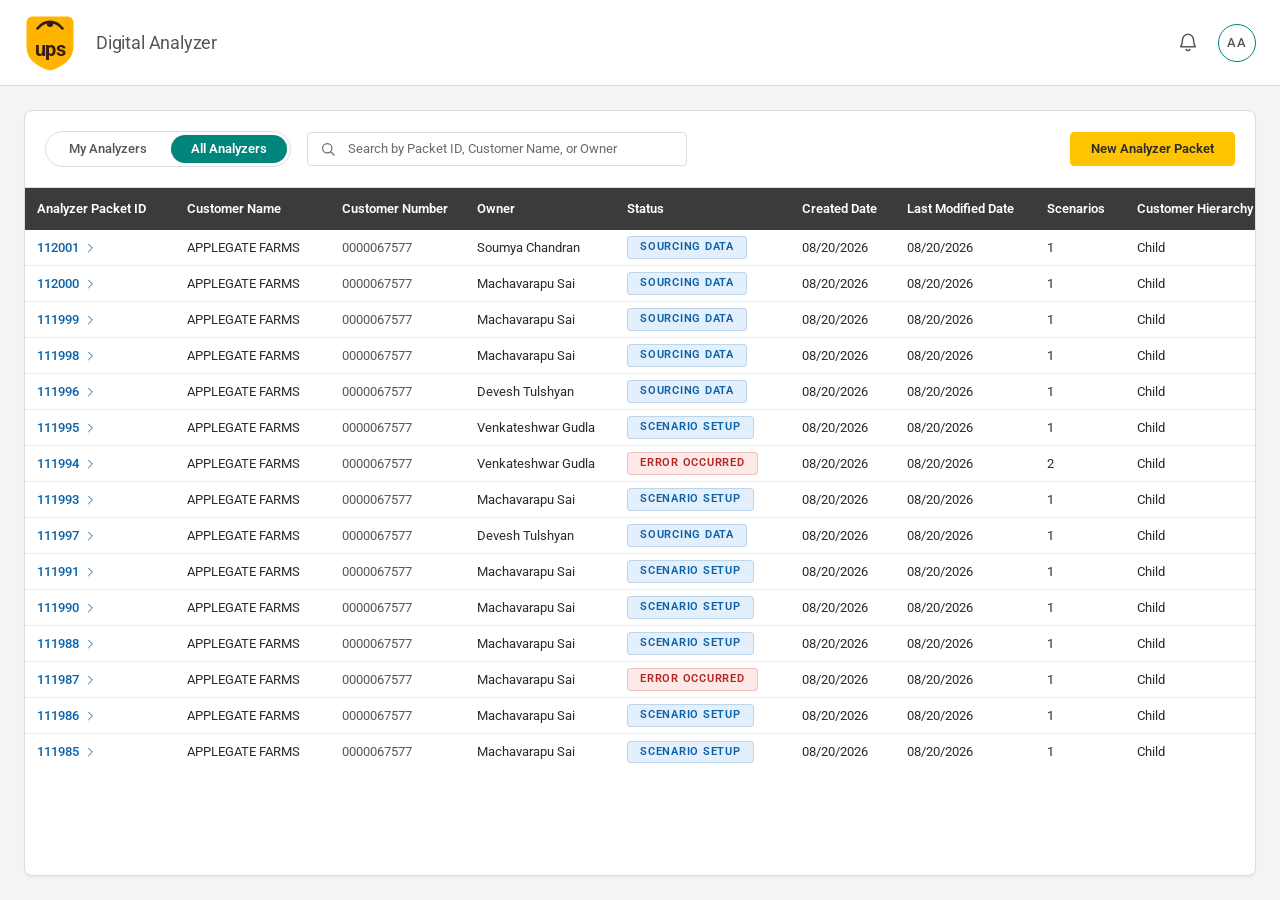
==== UPS-Version-2/index.html @ 2f121e41 "Add UPS Version 2 dashboard code Pulled from Muthukumar18121989/UPS-Version-2 into UPS-Version-2/ so" ====
<!DOCTYPE html>
<html lang="en">
<head>
  <meta charset="UTF-8" />
  <meta name="viewport" content="width=device-width, initial-scale=1.0" />
  <title>Analyzer Packets — Digital Analyzer</title>
  <meta name="description" content="Digital Analyzer — browse, search, and open analyzer packets." />

  <link rel="preconnect" href="https://fonts.googleapis.com" />
  <link rel="preconnect" href="https://fonts.gstatic.com" crossorigin />
  <link
    href="https://fonts.googleapis.com/css2?family=Roboto:wght@400;500;700&display=swap"
    rel="stylesheet"
  />

  <link rel="stylesheet" href="styles/tokens.css" />
  <link rel="stylesheet" href="styles/base.css" />
  <link rel="stylesheet" href="styles/components.css" />
  <link rel="stylesheet" href="styles/layout.css" />
</head>
<body>
  <a class="skip-link" href="#main-content">Skip to main content</a>

  <div id="app"></div>

  <!-- Core -->
  <script src="js/core/dom.js"></script>
  <script src="js/core/icons.js"></script>
  <script src="js/core/format.js"></script>
  <script src="js/core/figures.js"></script>

  <!-- Component library -->
  <script src="js/components/Button.js"></script>
  <script src="js/components/Avatar.js"></script>
  <script src="js/components/AppHeader.js"></script>
  <script src="js/components/SegmentedControl.js"></script>
  <script src="js/components/SearchField.js"></script>
  <script src="js/components/StatusBadge.js"></script>
  <script src="js/components/EmptyState.js"></script>
  <script src="js/components/DataTable.js"></script>
  <script src="js/components/Panel.js"></script>
  <script src="js/components/Field.js"></script>
  <script src="js/components/ChipInput.js"></script>
  <script src="js/components/Toggle.js"></script>
  <script src="js/components/Accordion.js"></script>
  <script src="js/components/FileUpload.js"></script>
  <script src="js/components/Modal.js"></script>
  <script src="js/components/Alert.js"></script>
  <script src="js/components/SummaryPanel.js"></script>
  <script src="js/components/Checkbox.js"></script>
  <script src="js/components/Tabs.js"></script>
  <script src="js/components/StatRow.js"></script>
  <script src="js/components/Breadcrumb.js"></script>
  <script src="js/components/Dropdown.js"></script>
  <script src="js/components/FilterChips.js"></script>
  <script src="js/components/ScenarioBlock.js"></script>

  <!-- Data -->
  <script src="js/data/session.js"></script>
  <script src="js/data/analyzerPackets.js"></script>
  <script src="js/data/scenarioBids.js"></script>
  <script src="js/data/accounts.js"></script>
  <script src="js/data/analyzerPacket.js"></script>
  <script src="js/data/breakdowns.js"></script>
  <script src="js/data/newPacket.js"></script>

  <!-- Views -->
  <script src="js/views/pricingTerms.js"></script>

  <!-- Dialogs -->
  <script src="js/dialogs/shippingProfileDialog.js"></script>

  <!-- Screens -->
  <script src="js/pages/analyzerPacketsPage.js"></script>
  <script src="js/pages/customerDetailsPage.js"></script>
  <script src="js/pages/createScenariosPage.js"></script>
  <script src="js/pages/accountAssociationPage.js"></script>
  <script src="js/pages/analyzerPacketPage.js"></script>
  <script src="js/main.js"></script>
</body>
</html>
---- UPS-Version-2/styles/tokens.css ----
/* ==========================================================================
   Digital Analyzer — Design Tokens
   Single source of truth for colour, type, spacing, radius, elevation and
   component dimensions. Screens must consume tokens, never raw values.
   ========================================================================== */

:root {
  /* ---- Brand ----------------------------------------------------------- */
  --color-brand-gold: #ffc400;
  --color-brand-gold-hover: #edb500;
  --color-brand-gold-active: #d9a600;
  --color-brand-brown: #351c15;
  --color-brand-shield: #ffb500;

  /* ---- Primary (teal, used for the active segment / selected states) ---- */
  --color-primary: #00857d;
  --color-primary-hover: #00736c;
  --color-primary-active: #00615b;
  --color-primary-subtle: #e5f3f2;
  --color-on-primary: #ffffff;
  /*
   * Teal as *text* on a light surface. The fill tone only reaches 4.1:1 on the
   * grey page background, so type uses the palette's own darker step.
   */
  --color-primary-text: var(--color-primary-hover);

  /* ---- Neutrals / surfaces --------------------------------------------- */
  --color-bg: #f4f4f4;
  --color-surface: #ffffff;
  --color-surface-raised: #ffffff;
  --color-surface-sunken: #fafafa;
  --color-surface-muted: #f0f0f0;
  --color-surface-muted-strong: #e3e3e3;
  --color-surface-hover: #f2f7fb;
  --color-surface-inverse: #3b3b3b;

  /* ---- Borders ---------------------------------------------------------- */
  --color-border: #dcdcdc;
  --color-border-strong: #bdbdbd;
  --color-border-subtle: #ebebeb;

  /* ---- Text ------------------------------------------------------------- */
  --color-text-primary: #2b2b2b;
  --color-text-secondary: #565656;
  --color-text-muted: #6b6b6b;
  --color-text-inverse: #ffffff;
  --color-text-link: #0a61a8;
  --color-text-link-hover: #084b82;

  /* ---- Semantic feedback ------------------------------------------------ */
  --color-info: #0a61a8;
  --color-info-subtle: #e3effa;
  --color-success: #1c7c3c;
  --color-success-subtle: #e5f4e9;
  --color-warning: #8a5a00;
  --color-warning-subtle: #fdf2dc;
  --color-error: #b3261e;
  --color-error-subtle: #fce9e8;
  --color-neutral-badge: #4a4a4a;
  --color-neutral-badge-subtle: #eeeeee;

  /* ---- Form fields ------------------------------------------------------ */
  --color-field-bg: #ffffff;
  --color-field-bg-subtle: #eef2f6;
  --color-field-border: #a9bccd;
  --color-field-border-hover: #7d97ae;
  --color-field-border-filled: #1f3348;
  --color-field-label: #806500;
  --color-field-placeholder: #6b7a89;
  --color-field-text: #1f3348;

  /* ---- Disabled --------------------------------------------------------- */
  --color-disabled-bg: #f0f0f0;
  --color-disabled-border: var(--color-border);
  --color-disabled-text: #757575;

  /* ---- Focus ------------------------------------------------------------ */
  --color-focus-ring: #0a61a8;
  --focus-ring-width: 2px;
  --focus-ring-offset: 2px;

  /* ---- Typography ------------------------------------------------------- */
  --font-family-base: "Roboto", "Segoe UI", Arial, "Helvetica Neue", system-ui, -apple-system, sans-serif;
  --font-family-numeric: "Roboto", "Segoe UI", system-ui, sans-serif;

  --font-size-3xs: 0.625rem;   /* 10px — fine print under a control         */
  --font-size-2xs: 0.6875rem;  /* 11px — badge text                          */
  --font-size-xs: 0.75rem;     /* 12px — metadata, helper text               */
  --font-size-sm: 0.8125rem;   /* 13px — table body, labels, controls        */
  --font-size-md: 0.875rem;    /* 14px — body                                */
  --font-size-lg: 1rem;        /* 16px — section title                       */
  --font-size-xl: 1.125rem;    /* 18px — page / product title                */
  --font-size-2xl: 1.375rem;   /* 22px — page heading                        */

  --font-weight-regular: 400;
  --font-weight-medium: 500;
  --font-weight-semibold: 600;
  --font-weight-bold: 700;

  --line-height-tight: 1.2;
  --line-height-snug: 1.35;
  --line-height-normal: 1.5;

  --letter-spacing-tight: -0.01em;
  --letter-spacing-normal: 0;
  --letter-spacing-wide: 0.04em;
  --letter-spacing-wider: 0.07em;

  /* ---- Spacing scale (4px base) ----------------------------------------- */
  --space-0: 0;
  --space-1: 0.25rem;  /* 4  */
  --space-2: 0.5rem;   /* 8  */
  --space-3: 0.75rem;  /* 12 */
  --space-4: 1rem;     /* 16 */
  --space-5: 1.25rem;  /* 20 */
  --space-6: 1.5rem;   /* 24 */
  --space-7: 2rem;     /* 32 */
  --space-8: 2.5rem;   /* 40 */

  /* ---- Radius ------------------------------------------------------------ */
  --radius-xs: 2px;
  --radius-sm: 4px;
  --radius-md: 6px;
  --radius-lg: 8px;
  --radius-pill: 999px;

  /*
   * Radius by role, so the same kind of thing is rounded the same amount
   * everywhere: outermost surfaces, containers nested inside them, and the
   * controls that sit on top. Pills opt out explicitly.
   */
  --radius-surface: var(--radius-lg);
  --radius-container: var(--radius-sm);
  --radius-control: var(--radius-sm);

  /* ---- Elevation (restrained) -------------------------------------------- */
  --shadow-none: none;
  --shadow-xs: 0 1px 2px rgba(0, 0, 0, 0.06);
  --shadow-sm: 0 1px 3px rgba(0, 0, 0, 0.08);
  --shadow-md: 0 2px 8px rgba(0, 0, 0, 0.1);

  /* ---- Component dimensions ---------------------------------------------- */
  --app-header-height: 86px;
  --control-height-sm: 28px;
  --control-height-md: 34px;
  --control-height-lg: 38px;
  --icon-button-size: 36px;
  --avatar-size: 38px;

  --field-height: 42px;
  --field-padding-x: var(--space-3);
  --form-card-width: 700px;

  /*
   * The help affordance sits in a gutter every field reserves, whether or not
   * it has one, so inputs share a right edge and the icons share an axis.
   */
  --field-help-size: 20px;

  /* WCAG 2.2 target size: icon-only controls extend to this, visual size aside. */
  --tap-target-min: 24px;

  --table-header-height: 42px;
  --table-row-height: 36px;
  --table-cell-padding-x: var(--space-3);
  --table-min-width: 1180px;
  --table-min-height: 180px;

  --page-max-width: 1600px;
  --page-gutter: var(--space-6);

  /* ---- Motion ------------------------------------------------------------ */
  --duration-fast: 120ms;
  --duration-base: 180ms;
  --easing-standard: cubic-bezier(0.2, 0, 0.2, 1);
}

@media (prefers-reduced-motion: reduce) {
  :root {
    --duration-fast: 0ms;
    --duration-base: 0ms;
  }
}

/*
 * The bid table inside a scenario uses a warmer header than the packet list.
 * Point this at --color-surface-inverse to make every table header identical.
 */
:root {
  --color-surface-inverse-warm: #5a4b45;
}
---- UPS-Version-2/styles/base.css ----
/* ==========================================================================
   Base — reset, document defaults, shared utilities
   ========================================================================== */

*,
*::before,
*::after {
  box-sizing: border-box;
}

html {
  -webkit-text-size-adjust: 100%;
}

body {
  margin: 0;
  background-color: var(--color-bg);
  color: var(--color-text-primary);
  font-family: var(--font-family-base);
  font-size: var(--font-size-md);
  line-height: var(--line-height-normal);
  -webkit-font-smoothing: antialiased;
  -moz-osx-font-smoothing: grayscale;
}

h1, h2, h3, h4, h5, h6, p, figure {
  margin: 0;
}

ul, ol {
  margin: 0;
  padding: 0;
  list-style: none;
}

button,
input,
select,
textarea {
  font: inherit;
  color: inherit;
}

button {
  cursor: pointer;
}

a {
  color: var(--color-text-link);
  text-decoration: none;
}

a:hover {
  color: var(--color-text-link-hover);
  text-decoration: underline;
}

svg {
  display: block;
  flex-shrink: 0;
}

/*
 * One consistent, always-visible focus treatment across the product.
 *
 * Declared at real specificity rather than inside :where(), because a
 * zero-specificity rule loses to any component's own :focus styling — which
 * is how the text inputs ended up with no keyboard ring at all.
 */
a:focus-visible,
button:focus-visible,
input:focus-visible,
select:focus-visible,
textarea:focus-visible,
[tabindex]:focus-visible {
  outline: var(--focus-ring-width) solid var(--color-focus-ring);
  outline-offset: var(--focus-ring-offset);
  border-radius: var(--radius-control);
}

/* Utilities ---------------------------------------------------------------- */

.u-visually-hidden {
  position: absolute;
  width: 1px;
  height: 1px;
  margin: -1px;
  padding: 0;
  overflow: hidden;
  clip: rect(0 0 0 0);
  clip-path: inset(50%);
  white-space: nowrap;
  border: 0;
}

.u-truncate {
  overflow: hidden;
  text-overflow: ellipsis;
  white-space: nowrap;
}

/*
 * Extends an icon-only control to the WCAG 2.2 minimum target without
 * changing what is drawn: the pseudo-element carries the extra hit area, so
 * nothing around it shifts.
 */
.u-tap-target {
  position: relative;
}

.u-tap-target::before {
  content: "";
  position: absolute;
  top: 50%;
  left: 50%;
  width: max(100%, var(--tap-target-min));
  height: max(100%, var(--tap-target-min));
  transform: translate(-50%, -50%);
}

.skip-link {
  position: absolute;
  left: var(--space-4);
  top: var(--space-2);
  z-index: 100;
  transform: translateY(-200%);
  padding: var(--space-2) var(--space-4);
  background-color: var(--color-surface);
  border: 1px solid var(--color-border);
  border-radius: var(--radius-container);
  box-shadow: var(--shadow-md);
  font-size: var(--font-size-sm);
  font-weight: var(--font-weight-medium);
  transition: transform var(--duration-fast) var(--easing-standard);
}

.skip-link:focus {
  transform: translateY(0);
}

/* Scrollbars — subtle, matching the neutral palette. */
.scroll-area {
  scrollbar-color: var(--color-border-strong) transparent;
}

.scroll-area::-webkit-scrollbar {
  width: 12px;
  height: 12px;
}

.scroll-area::-webkit-scrollbar-track {
  background-color: var(--color-surface-sunken);
}

.scroll-area::-webkit-scrollbar-thumb {
  background-color: var(--color-border-strong);
  border: 3px solid var(--color-surface-sunken);
  border-radius: var(--radius-pill);
}

.scroll-area::-webkit-scrollbar-thumb:hover {
  background-color: var(--color-text-muted);
}
---- UPS-Version-2/styles/components.css ----
/* ==========================================================================
   Component library
   Every pattern that appears on more than one screen lives here.
   ========================================================================== */

/* --------------------------------------------------------------------------
   App header
   -------------------------------------------------------------------------- */
.app-header {
  position: sticky;
  top: 0;
  z-index: 20;
  display: flex;
  align-items: center;
  gap: var(--space-5);
  min-height: var(--app-header-height);
  padding: var(--space-3) var(--space-6);
  background-color: var(--color-surface);
  border-bottom: 1px solid var(--color-border);
}

.app-header__brand {
  display: flex;
  align-items: center;
  gap: var(--space-5);
  min-width: 0;
}

.app-header__logo {
  display: block;
  width: 52px;
  height: 60px;
}

.app-header__title {
  font-size: var(--font-size-xl);
  font-weight: var(--font-weight-regular);
  line-height: var(--line-height-tight);
  letter-spacing: var(--letter-spacing-tight);
  color: var(--color-text-secondary);
}

.app-header__actions {
  display: flex;
  align-items: center;
  gap: var(--space-3);
  margin-left: auto;
}

/* --------------------------------------------------------------------------
   Icon button
   -------------------------------------------------------------------------- */
.icon-button {
  display: inline-flex;
  align-items: center;
  justify-content: center;
  width: var(--icon-button-size);
  height: var(--icon-button-size);
  padding: 0;
  background-color: transparent;
  border: 1px solid transparent;
  border-radius: var(--radius-pill);
  color: var(--color-text-secondary);
  transition: background-color var(--duration-fast) var(--easing-standard),
              color var(--duration-fast) var(--easing-standard);
}

.icon-button:hover {
  background-color: var(--color-surface-hover);
  color: var(--color-text-primary);
}

.icon-button:active {
  background-color: var(--color-surface-muted);
}

/* --------------------------------------------------------------------------
   Avatar
   -------------------------------------------------------------------------- */
.avatar {
  display: inline-flex;
  align-items: center;
  justify-content: center;
  width: var(--avatar-size);
  height: var(--avatar-size);
  padding: 0;
  background-color: var(--color-surface);
  border: 1px solid var(--color-primary);
  border-radius: var(--radius-pill);
  color: var(--color-text-secondary);
  font-size: var(--font-size-sm);
  font-weight: var(--font-weight-medium);
  letter-spacing: var(--letter-spacing-wide);
  transition: background-color var(--duration-fast) var(--easing-standard);
}

.avatar:hover {
  background-color: var(--color-primary-subtle);
}

/* --------------------------------------------------------------------------
   Button
   -------------------------------------------------------------------------- */
.button {
  display: inline-flex;
  align-items: center;
  justify-content: center;
  gap: var(--space-2);
  min-height: var(--control-height-md);
  padding: 0 var(--space-5);
  background-color: transparent;
  border: 1px solid transparent;
  border-radius: var(--radius-control);
  font-size: var(--font-size-sm);
  font-weight: var(--font-weight-medium);
  line-height: var(--line-height-tight);
  white-space: nowrap;
  transition: background-color var(--duration-fast) var(--easing-standard),
              border-color var(--duration-fast) var(--easing-standard),
              color var(--duration-fast) var(--easing-standard);
}

.button--primary {
  background-color: var(--color-brand-gold);
  border-color: var(--color-brand-gold);
  color: var(--color-text-primary);
  font-weight: var(--font-weight-semibold);
}

.button--primary:hover {
  background-color: var(--color-brand-gold-hover);
  border-color: var(--color-brand-gold-hover);
}

.button--primary:active {
  background-color: var(--color-brand-gold-active);
  border-color: var(--color-brand-gold-active);
}

.button--secondary {
  background-color: var(--color-surface);
  border-color: var(--color-border-strong);
  color: var(--color-text-primary);
}

.button--secondary:hover {
  background-color: var(--color-surface-sunken);
  border-color: var(--color-text-muted);
}

.button--secondary:active {
  background-color: var(--color-surface-muted);
  border-color: var(--color-text-secondary);
}

.button--ghost {
  color: var(--color-text-link);
}

.button--ghost:hover {
  background-color: var(--color-surface-hover);
}

.button--ghost:active {
  background-color: var(--color-info-subtle);
}

.button[disabled] {
  background-color: var(--color-disabled-bg);
  border-color: var(--color-disabled-border);
  color: var(--color-disabled-text);
  cursor: not-allowed;
}

/* Its own hover/active tones must not override the disabled treatment. */
.button[disabled]:hover,
.button[disabled]:active {
  background-color: var(--color-disabled-bg);
  border-color: var(--color-disabled-border);
  color: var(--color-disabled-text);
}

/* --------------------------------------------------------------------------
   Segmented control  (My Analyzers / All Analyzers)
   -------------------------------------------------------------------------- */
.segmented {
  display: inline-flex;
  align-items: center;
  gap: var(--space-1);
  padding: 3px;
  background-color: var(--color-surface);
  border: 1px solid var(--color-border);
  border-radius: var(--radius-pill);
}

.segmented__option {
  display: inline-flex;
  align-items: center;
  justify-content: center;
  min-height: var(--control-height-sm);
  padding: 0 var(--space-5);
  background-color: transparent;
  border: 0;
  border-radius: var(--radius-pill);
  color: var(--color-text-secondary);
  font-size: var(--font-size-sm);
  font-weight: var(--font-weight-medium);
  line-height: var(--line-height-tight);
  white-space: nowrap;
  transition: background-color var(--duration-fast) var(--easing-standard),
              color var(--duration-fast) var(--easing-standard);
}

.segmented__option:hover {
  background-color: var(--color-surface-hover);
  color: var(--color-text-primary);
}

.segmented__option[aria-checked="true"] {
  background-color: var(--color-primary);
  color: var(--color-on-primary);
  font-weight: var(--font-weight-semibold);
}

.segmented__option[aria-checked="true"]:hover {
  background-color: var(--color-primary-hover);
  color: var(--color-on-primary);
}

/* --------------------------------------------------------------------------
   Search field
   -------------------------------------------------------------------------- */
.search-field {
  position: relative;
  display: inline-flex;
  align-items: center;
  width: 100%;
  max-width: 380px;
}

.search-field__icon {
  position: absolute;
  left: var(--space-3);
  color: var(--color-text-muted);
  pointer-events: none;
}

.search-field__input {
  width: 100%;
  min-height: var(--control-height-md);
  padding: 0 var(--space-3) 0 var(--space-8);
  background-color: var(--color-surface);
  border: 1px solid var(--color-border);
  border-radius: var(--radius-control);
  color: var(--color-text-primary);
  font-size: var(--font-size-sm);
  transition: border-color var(--duration-fast) var(--easing-standard),
              box-shadow var(--duration-fast) var(--easing-standard);
}

.search-field__input::placeholder {
  color: var(--color-text-muted);
}

.search-field__input:hover {
  border-color: var(--color-border-strong);
}

.search-field__input:focus {
  border-color: var(--color-focus-ring);
  outline: none;
  box-shadow: 0 0 0 2px rgba(10, 97, 168, 0.18);
}

/*
 * Keyboard focus gets the product's real ring. Without this the component's
 * own `outline: none` outranks the global focus rule and a keyboard user is
 * left with a 18%-opacity glow to navigate by.
 */
.search-field__input:focus-visible {
  outline: var(--focus-ring-width) solid var(--color-focus-ring);
  outline-offset: 1px;
}

.search-field__input::-webkit-search-cancel-button {
  cursor: pointer;
}

/* --------------------------------------------------------------------------
   Panel  (a white content surface on the grey page)
   -------------------------------------------------------------------------- */
.panel {
  display: flex;
  flex-direction: column;
  min-height: 0;
  background-color: var(--color-surface);
  border: 1px solid var(--color-border);
  border-radius: var(--radius-surface);
  box-shadow: var(--shadow-xs);
  overflow: hidden;
}

.panel__toolbar {
  display: flex;
  flex-wrap: wrap;
  align-items: center;
  gap: var(--space-3) var(--space-4);
  padding: var(--space-5);
}

.panel__toolbar-group {
  display: flex;
  flex-wrap: wrap;
  align-items: center;
  gap: var(--space-3) var(--space-4);
  flex: 1 1 420px;
  min-width: 0;
}

.panel__toolbar-actions {
  display: flex;
  align-items: center;
  gap: var(--space-3);
  margin-left: auto;
}

.panel__body {
  display: flex;
  flex-direction: column;
  flex: 1 1 auto;
  min-height: 0;
}

/* --------------------------------------------------------------------------
   Status badge
   -------------------------------------------------------------------------- */
.badge {
  display: inline-flex;
  align-items: center;
  max-width: 100%;
  padding: 3px var(--space-3);
  border: 1px solid transparent;
  border-radius: var(--radius-control);
  font-size: var(--font-size-2xs);
  font-weight: var(--font-weight-semibold);
  line-height: var(--line-height-snug);
  letter-spacing: var(--letter-spacing-wider);
  text-transform: uppercase;
  white-space: nowrap;
  overflow: hidden;
  text-overflow: ellipsis;
}

.badge--info {
  background-color: var(--color-info-subtle);
  border-color: rgba(10, 97, 168, 0.18);
  color: var(--color-info);
}

.badge--success {
  background-color: var(--color-success-subtle);
  border-color: rgba(28, 124, 60, 0.2);
  color: var(--color-success);
}

.badge--warning {
  background-color: var(--color-warning-subtle);
  border-color: rgba(138, 90, 0, 0.2);
  color: var(--color-warning);
}

.badge--error {
  background-color: var(--color-error-subtle);
  border-color: rgba(179, 38, 30, 0.2);
  color: var(--color-error);
}

.badge--pill {
  border-radius: var(--radius-pill);
  padding-inline: var(--space-4);
}

.badge--neutral {
  background-color: var(--color-neutral-badge-subtle);
  border-color: var(--color-border);
  color: var(--color-neutral-badge);
}

/* --------------------------------------------------------------------------
   Data table
   -------------------------------------------------------------------------- */
.data-table__viewport {
  flex: 1 1 auto;
  min-height: var(--table-min-height);
  overflow: auto;
  border-top: 1px solid var(--color-border);
}

.data-table {
  width: 100%;
  min-width: var(--table-min-width);
  border-collapse: separate;
  border-spacing: 0;
  table-layout: fixed;
  font-size: var(--font-size-sm);
}

.data-table th,
.data-table td {
  padding: 0 var(--table-cell-padding-x);
  text-align: left;
  vertical-align: middle;
  overflow: hidden;
  text-overflow: ellipsis;
  white-space: nowrap;
}

.data-table thead th {
  position: sticky;
  top: 0;
  z-index: 1;
  height: var(--table-header-height);
  background-color: var(--color-surface-inverse);
  background-clip: padding-box;
  color: var(--color-text-inverse);
  font-size: var(--font-size-sm);
  font-weight: var(--font-weight-semibold);
  letter-spacing: var(--letter-spacing-normal);
  white-space: nowrap;
}

.data-table thead th:first-child {
  border-top-left-radius: 0;
}

.data-table tbody td {
  height: var(--table-row-height);
  border-bottom: 1px solid var(--color-border-subtle);
  color: var(--color-text-primary);
}

.data-table tbody tr:last-child td {
  border-bottom: 0;
}

.data-table tbody tr {
  transition: background-color var(--duration-fast) var(--easing-standard);
}

.data-table tbody tr:hover td,
.data-table tbody tr:focus-within td {
  background-color: var(--color-surface-hover);
}

/*
 * A marker on the row's leading edge, so a hovered row stays identifiable
 * while reading the far right of a table that scrolls horizontally.
 */
.data-table tbody tr:not(.is-empty-row):hover td:first-child,
.data-table tbody tr:not(.is-empty-row):focus-within td:first-child {
  box-shadow: inset 3px 0 0 var(--color-primary);
}

.data-table tbody tr.is-empty-row:hover td {
  background-color: transparent;
}

/*
 * With no rows to line up there are no columns to preserve, so the table
 * drops its minimum width and the empty state stays centred in what the
 * reader can actually see instead of in 1180px of empty grid.
 */
.data-table--empty {
  min-width: 0;
  table-layout: auto;
}

.data-table .is-numeric,
.data-table th.is-numeric {
  font-variant-numeric: tabular-nums;
}

.data-table .is-muted {
  color: var(--color-text-secondary);
}

/* Record link cell: label + affordance chevron, one hit target. */
.record-link {
  display: inline-flex;
  align-items: center;
  gap: var(--space-1);
  max-width: 100%;
  color: var(--color-text-link);
  font-weight: var(--font-weight-medium);
  font-variant-numeric: tabular-nums;
}

.record-link:hover {
  color: var(--color-text-link-hover);
}

.record-link:hover .record-link__label {
  text-decoration: underline;
}

.record-link__label {
  overflow: hidden;
  text-overflow: ellipsis;
}

.record-link__chevron {
  color: currentColor;
  transition: transform var(--duration-fast) var(--easing-standard);
}

.record-link:hover .record-link__chevron {
  transform: translateX(2px);
}

/* --------------------------------------------------------------------------
   Empty state
   -------------------------------------------------------------------------- */
.empty-state {
  display: flex;
  flex-direction: column;
  align-items: center;
  justify-content: center;
  gap: var(--space-2);
  padding: var(--space-8) var(--space-5);
  text-align: center;
}

.empty-state__icon {
  color: var(--color-border-strong);
  margin-bottom: var(--space-2);
}

.empty-state__title {
  font-size: var(--font-size-md);
  font-weight: var(--font-weight-semibold);
  color: var(--color-text-primary);
}

.empty-state__description {
  max-width: 46ch;
  font-size: var(--font-size-sm);
  color: var(--color-text-secondary);
}

.panel__table-mount {
  display: flex;
  flex-direction: column;
  flex: 1 1 auto;
  min-height: 0;
}

/* --------------------------------------------------------------------------
   Form card  (a centred, single-column workflow surface)
   -------------------------------------------------------------------------- */
.form-card {
  width: 100%;
  max-width: var(--form-card-width);
  margin: 0 auto;
  padding: var(--space-6);
  background-color: var(--color-surface);
  border: 1px solid var(--color-border);
  border-radius: var(--radius-surface);
  box-shadow: var(--shadow-xs);
}

.form-card__title {
  margin-bottom: var(--space-5);
  font-size: var(--font-size-2xl);
  font-weight: var(--font-weight-regular);
  line-height: var(--line-height-tight);
  color: var(--color-text-primary);
}

.form-grid {
  display: grid;
  grid-template-columns: repeat(2, minmax(0, 1fr));
  gap: var(--space-4);
  align-items: start;
}

.form-grid__full {
  grid-column: 1 / -1;
}

.form-divider {
  height: 1px;
  margin: var(--space-5) 0;
  border: 0;
  background-color: var(--color-border-subtle);
}

/* --------------------------------------------------------------------------
   Field  (outlined input with a floating label)
   The placeholder carries the label text while empty; once the field has a
   value the label rises to the border so the value is never unlabelled.
   -------------------------------------------------------------------------- */
.field {
  display: flex;
  align-items: flex-start;
  gap: var(--space-2);
  min-width: 0;
}

/*
 * Inside the workflow form every field reserves the help gutter, with or
 * without a help button in it, so the inputs share one right edge and the
 * question marks stack on one vertical axis.
 */
.form-grid .field {
  display: grid;
  grid-template-columns: minmax(0, 1fr) var(--field-help-size);
  align-items: start;
}

.field__control {
  position: relative;
  flex: 1 1 auto;
  min-width: 0;
}

.field__input {
  width: 100%;
  height: var(--field-height);
  padding: var(--space-4) var(--field-padding-x) var(--space-1);
  background-color: var(--color-field-bg);
  border: 1px solid var(--color-field-border);
  border-radius: var(--radius-control);
  color: var(--color-field-text);
  font-size: var(--font-size-md);
  line-height: 1.25;
  transition: border-color var(--duration-fast) var(--easing-standard),
              box-shadow var(--duration-fast) var(--easing-standard);
}

/* Empty: no label is showing, so the placeholder sits optically centred. */
.field__input:placeholder-shown {
  padding-top: var(--space-2);
  padding-bottom: var(--space-2);
}

.field__input::placeholder {
  color: var(--color-field-placeholder);
  opacity: 1;
}

.field__input:hover {
  border-color: var(--color-field-border-hover);
}

.field__input:not(:placeholder-shown) {
  border-color: var(--color-field-border-filled);
}

.field__input:focus {
  border-color: var(--color-field-border-filled);
  outline: none;
  box-shadow: 0 0 0 2px rgba(31, 51, 72, 0.15);
}

.field__input:focus-visible {
  outline: var(--focus-ring-width) solid var(--color-focus-ring);
  outline-offset: 1px;
}

.field__label {
  position: absolute;
  top: 5px;
  left: calc(var(--field-padding-x) + 1px);
  right: var(--field-padding-x);
  overflow: hidden;
  text-overflow: ellipsis;
  white-space: nowrap;
  color: var(--color-field-label);
  font-size: var(--font-size-2xs);
  line-height: 1.1;
  pointer-events: none;
  opacity: 0;
  transform: translateY(3px);
  transition: opacity var(--duration-fast) var(--easing-standard),
              transform var(--duration-fast) var(--easing-standard);
}

.field__input:not(:placeholder-shown) ~ .field__label,
.field__input:focus ~ .field__label,
.field--static-label .field__label {
  opacity: 1;
  transform: none;
}

.field__hint {
  margin-top: var(--space-1);
  color: var(--color-text-muted);
  font-size: var(--font-size-2xs);
  line-height: var(--line-height-snug);
}

.field__hint--end {
  text-align: right;
  font-size: var(--font-size-3xs);
}

/* Help affordance sitting outside the control, as in the reference. */
.help-button {
  display: inline-flex;
  align-items: center;
  justify-content: center;
  width: var(--field-help-size);
  height: var(--field-help-size);
  /* Optically centred on the first line of the control beside it. */
  margin-top: calc((var(--field-height) - var(--field-help-size)) / 2);
  padding: 0;
  background: none;
  border: 0;
  border-radius: var(--radius-pill);
  color: var(--color-text-link);
}

.help-button:hover {
  color: var(--color-text-link-hover);
}

.help-button:active {
  color: var(--color-text-link-hover);
}

/* Inline beside a label rather than stacked beside a control. */
.stat__label .help-button,
.scenario__header-actions .help-button {
  margin-top: 0;
}

/* --------------------------------------------------------------------------
   Select field
   -------------------------------------------------------------------------- */
.select-field .field__input {
  appearance: none;
  padding-right: var(--space-7);
  cursor: pointer;
}

.select-field .field__label {
  opacity: 1;
  transform: none;
}

.select-field__chevron {
  position: absolute;
  top: 50%;
  right: var(--field-padding-x);
  transform: translateY(-50%);
  color: var(--color-field-text);
  pointer-events: none;
}

/* --------------------------------------------------------------------------
   Chip input  (linked records / OPP entries)
   -------------------------------------------------------------------------- */
.chip-input {
  position: relative;
  display: flex;
  flex-direction: column;
  min-height: var(--field-height);
  padding: var(--space-4) var(--space-2) var(--space-1);
  background-color: var(--color-field-bg);
  border: 1px solid var(--color-field-border);
  border-radius: var(--radius-control);
  transition: border-color var(--duration-fast) var(--easing-standard),
              box-shadow var(--duration-fast) var(--easing-standard);
}

.chip-input:hover {
  border-color: var(--color-field-border-hover);
}

.chip-input:focus-within {
  border-color: var(--color-field-border-filled);
  box-shadow: 0 0 0 2px rgba(31, 51, 72, 0.15);
}

.chip-input--filled {
  border-color: var(--color-field-border-filled);
}

.chip-input--multiline {
  min-height: 62px;
}

.chip-input__label {
  position: absolute;
  top: 5px;
  left: var(--space-3);
  color: var(--color-field-label);
  font-size: var(--font-size-2xs);
  line-height: 1.1;
  pointer-events: none;
  opacity: 0;
  transform: translateY(3px);
  transition: opacity var(--duration-fast) var(--easing-standard),
              transform var(--duration-fast) var(--easing-standard);
}

.chip-input--labelled .chip-input__label {
  opacity: 1;
  transform: none;
}

/* No label showing means no reserved room for it. */
.chip-input:not(.chip-input--labelled) {
  padding-top: var(--space-2);
  padding-bottom: var(--space-2);
}

.chip-input__area {
  display: flex;
  flex-wrap: wrap;
  align-items: center;
  gap: var(--space-1);
  min-height: 22px;
}

.chip-input--multiline .chip-input__area {
  align-content: flex-start;
  min-height: 34px;
  padding: var(--space-1);
  background-color: var(--color-field-bg-subtle);
  border-radius: var(--radius-xs);
}

.chip-input__entry {
  flex: 1 1 80px;
  min-width: 60px;
  padding: 0 var(--space-1);
  background: none;
  border: 0;
  color: var(--color-field-text);
  font-size: var(--font-size-md);
}

/* The chip box carries the focus treatment for the input inside it. */
.chip-input__entry:focus {
  outline: none;
}

.chip-input:has(.chip-input__entry:focus-visible) {
  outline: var(--focus-ring-width) solid var(--color-focus-ring);
  outline-offset: 1px;
}

.chip-input__entry::placeholder {
  color: var(--color-field-placeholder);
  opacity: 1;
}

.chip {
  display: inline-flex;
  align-items: center;
  gap: var(--space-1);
  max-width: 100%;
  padding: 2px var(--space-1) 2px var(--space-2);
  background-color: var(--color-field-bg-subtle);
  border-radius: var(--radius-xs);
  color: var(--color-field-text);
  font-size: var(--font-size-sm);
}

.chip__label {
  overflow: hidden;
  text-overflow: ellipsis;
  white-space: nowrap;
}

.chip__remove {
  display: inline-flex;
  padding: 0;
  background: none;
  border: 0;
  border-radius: var(--radius-pill);
  color: var(--color-text-secondary);
}

.chip__remove:hover {
  color: var(--color-error);
}

/* --------------------------------------------------------------------------
   Toggle switch
   -------------------------------------------------------------------------- */
.toggle-row {
  display: flex;
  align-items: center;
  gap: var(--space-3);
  font-size: var(--font-size-md);
}

.toggle {
  position: relative;
  display: inline-flex;
  align-items: center;
  width: 44px;
  height: 24px;
  padding: 0;
  background-color: var(--color-border-strong);
  border: 0;
  border-radius: var(--radius-pill);
  transition: background-color var(--duration-base) var(--easing-standard);
}

.toggle::after {
  content: "";
  position: absolute;
  left: 3px;
  width: 18px;
  height: 18px;
  background-color: var(--color-surface);
  border-radius: 50%;
  box-shadow: var(--shadow-xs);
  transition: transform var(--duration-base) var(--easing-standard);
}

.toggle[aria-checked="true"] {
  background-color: var(--color-primary);
}

.toggle[aria-checked="true"]::after {
  transform: translateX(20px);
}

/* --------------------------------------------------------------------------
   Accordion
   -------------------------------------------------------------------------- */
.accordion {
  border: 1px solid var(--color-border);
  border-radius: var(--radius-container);
  background-color: var(--color-surface);
}

.accordion__trigger {
  display: flex;
  align-items: center;
  gap: var(--space-3);
  width: 100%;
  padding: var(--space-4);
  background: none;
  border: 0;
  color: var(--color-text-primary);
  font-size: var(--font-size-md);
  text-align: left;
}

.accordion__trigger:hover {
  color: var(--color-text-link);
}

.accordion__icon {
  color: var(--color-text-secondary);
  transition: transform var(--duration-base) var(--easing-standard);
}

.accordion__trigger[aria-expanded="true"] .accordion__icon {
  transform: rotate(90deg);
}

.accordion__panel {
  padding: 0 var(--space-4) var(--space-5);
}

.accordion__panel[hidden] {
  display: none;
}

/* --------------------------------------------------------------------------
   File dropzone + attached file
   -------------------------------------------------------------------------- */
.dropzone {
  display: flex;
  flex-direction: column;
  align-items: center;
  justify-content: center;
  gap: var(--space-2);
  padding: var(--space-7) var(--space-5);
  background-color: var(--color-surface-sunken);
  border: 1px dashed var(--color-border-strong);
  border-radius: var(--radius-container);
  text-align: center;
  transition: border-color var(--duration-fast) var(--easing-standard),
              background-color var(--duration-fast) var(--easing-standard);
}

.dropzone--active {
  background-color: var(--color-primary-subtle);
  border-color: var(--color-primary);
}

.dropzone__icon {
  display: flex;
  align-items: center;
  justify-content: center;
  width: 48px;
  height: 48px;
  background-color: var(--color-border-subtle);
  border-radius: 50%;
  color: var(--color-text-secondary);
}

.dropzone__prompt {
  font-size: var(--font-size-md);
  color: var(--color-text-secondary);
}

.dropzone__browse {
  background: none;
  border: 0;
  padding: 0;
  color: var(--color-text-link);
  font: inherit;
  text-decoration: underline;
}

.dropzone__meta {
  font-size: var(--font-size-sm);
  color: var(--color-text-muted);
}

.attachment {
  display: flex;
  flex-wrap: wrap;
  align-items: flex-start;
  gap: var(--space-4);
  margin-top: var(--space-5);
}

.attachment__title {
  width: 100%;
  font-size: var(--font-size-sm);
  font-weight: var(--font-weight-semibold);
  color: var(--color-text-primary);
}

.file-item {
  display: inline-flex;
  align-items: center;
  gap: var(--space-2);
  min-height: var(--field-height);
  padding: 0 var(--space-3);
  background-color: var(--color-surface);
  border: 1px solid var(--color-border);
  border-radius: var(--radius-control);
  font-size: var(--font-size-sm);
}

.file-item__icon {
  color: var(--color-text-secondary);
}

.file-item__name {
  max-width: 22ch;
  overflow: hidden;
  text-overflow: ellipsis;
  white-space: nowrap;
}

.file-item__status {
  color: var(--color-success);
}

.file-item__remove {
  display: inline-flex;
  padding: 0;
  background: none;
  border: 0;
  color: var(--color-text-secondary);
}

.file-item__remove:hover {
  color: var(--color-error);
}

/* --------------------------------------------------------------------------
   Page actions  (workflow footer beneath the card)
   -------------------------------------------------------------------------- */
.page-actions {
  display: flex;
  flex-wrap: wrap;
  align-items: center;
  gap: var(--space-5);
  width: 100%;
  max-width: var(--form-card-width);
  margin: var(--space-5) auto 0;
}

.button--pill {
  border-radius: var(--radius-pill);
  padding: 0 var(--space-6);
}

.button--link {
  min-height: var(--control-height-md);
  padding: 0 var(--space-2);
  background: none;
  border-color: transparent;
  color: var(--color-text-link);
}

.button--link:hover {
  color: var(--color-text-link-hover);
  text-decoration: underline;
}

.button--link:active {
  background-color: var(--color-info-subtle);
}

/* Grid item wrapper: control row plus any hint beneath it. */
.form-field {
  display: flex;
  flex-direction: column;
  min-width: 0;
}

/* --------------------------------------------------------------------------
   Workflow page title
   -------------------------------------------------------------------------- */
.page-title {
  margin-bottom: var(--space-5);
  font-size: var(--font-size-2xl);
  font-weight: var(--font-weight-regular);
  line-height: var(--line-height-tight);
  letter-spacing: var(--letter-spacing-tight);
  color: var(--color-text-primary);
  text-align: center;
}

/* --------------------------------------------------------------------------
   Summary panel  (collapsible record header + detail grid)
   -------------------------------------------------------------------------- */
.summary-panel {
  background-color: var(--color-surface);
  border: 1px solid var(--color-border);
  border-radius: var(--radius-container);
  box-shadow: var(--shadow-xs);
}

.summary-panel__header {
  display: flex;
  align-items: center;
  gap: var(--space-3);
  width: 100%;
  padding: var(--space-4) var(--space-5);
  background: none;
  border: 0;
  text-align: left;
}

.summary-panel__header-items {
  display: grid;
  grid-template-columns: repeat(3, minmax(0, 1fr));
  gap: var(--space-4);
  flex: 1 1 auto;
  min-width: 0;
}

.summary-panel__icon {
  color: var(--color-text-secondary);
  transition: transform var(--duration-base) var(--easing-standard);
}

.summary-panel__header[aria-expanded="true"] .summary-panel__icon {
  transform: rotate(90deg);
}

.summary-panel__body {
  display: grid;
  grid-template-columns: repeat(3, minmax(0, 1fr));
  gap: var(--space-4) var(--space-5);
  padding: 0 var(--space-5) var(--space-5) var(--space-8);
}

.summary-panel__body[hidden] {
  display: none;
}

.summary-panel__column {
  display: flex;
  flex-direction: column;
  gap: var(--space-4);
  min-width: 0;
}

/* Label/value pair — inline on the header row, stacked in the detail grid. */
.detail {
  min-width: 0;
  font-size: var(--font-size-xs);
  line-height: var(--line-height-snug);
}

.detail__label {
  font-weight: var(--font-weight-semibold);
}

.detail__value {
  color: var(--color-text-primary);
}

.detail__label {
  color: var(--color-text-secondary);
}

/* --------------------------------------------------------------------------
   Alert  (contextual banner with a leading severity bar)
   -------------------------------------------------------------------------- */
.alert {
  display: flex;
  align-items: center;
  gap: var(--space-3);
  padding: var(--space-4) var(--space-5);
  background-color: var(--color-surface-sunken);
  border: 1px solid var(--color-border);
  border-left: 5px solid var(--color-surface-inverse);
  border-radius: var(--radius-container);
  font-size: var(--font-size-sm);
  color: var(--color-text-secondary);
}

.alert__icon {
  color: var(--color-text-secondary);
}

.alert--error {
  border-left-color: var(--color-error);
}

.alert--success {
  border-left-color: var(--color-success);
}

/* --------------------------------------------------------------------------
   Checkbox
   -------------------------------------------------------------------------- */
.checkbox {
  display: inline-flex;
  align-items: center;
  gap: var(--space-3);
}

/* The input is the hit target and sits invisibly over its 18px box. It cannot
   use `.u-tap-target` -- that utility sets `position: relative` -- so it takes
   the same centred minimum directly. The visible box is unchanged. */
.checkbox__input {
  position: absolute;
  top: 50%;
  left: 50%;
  transform: translate(-50%, -50%);
  opacity: 0;
  width: max(18px, var(--tap-target-min));
  height: max(18px, var(--tap-target-min));
  margin: 0;
  cursor: pointer;
}

.checkbox__box {
  display: inline-flex;
  align-items: center;
  justify-content: center;
  width: 18px;
  height: 18px;
  background-color: var(--color-surface);
  border: 1px solid var(--color-border-strong);
  border-radius: var(--radius-control);
  color: transparent;
  transition: background-color var(--duration-fast) var(--easing-standard),
              border-color var(--duration-fast) var(--easing-standard);
}

.checkbox__input:checked + .checkbox__box {
  background-color: var(--color-primary);
  border-color: var(--color-primary);
  color: var(--color-on-primary);
}

.checkbox__input:focus-visible + .checkbox__box {
  outline: var(--focus-ring-width) solid var(--color-focus-ring);
  outline-offset: var(--focus-ring-offset);
}

/* --------------------------------------------------------------------------
   Scenario block
   -------------------------------------------------------------------------- */
.scenario {
  display: flex;
  flex-direction: column;
  gap: var(--space-4);
}

.scenario__header {
  display: flex;
  flex-wrap: wrap;
  align-items: center;
  gap: var(--space-3);
}

.scenario__name {
  font-size: var(--font-size-lg);
  font-weight: var(--font-weight-regular);
  color: var(--color-text-primary);
}

.scenario__header-actions {
  display: flex;
  align-items: center;
  gap: var(--space-2);
  margin-left: auto;
}

.scenario__card {
  border: 1px solid var(--color-border);
  border-radius: var(--radius-container);
}

.scenario__row {
  display: flex;
  align-items: center;
  gap: var(--space-4);
  padding: var(--space-3) var(--space-4);
  border-bottom: 1px solid var(--color-border-subtle);
  overflow-x: auto;
}

.scenario__cell {
  display: flex;
  flex-direction: column;
  justify-content: center;
  gap: 2px;
  min-width: 0;
  padding-right: var(--space-4);
  border-right: 1px solid var(--color-border-subtle);
}

.scenario__cell--last,
.scenario__cell:last-child {
  border-right: 0;
}

.scenario__cell--key {
  min-width: 128px;
}

.scenario__cell--date {
  min-width: 116px;
}

/* Truncates rather than collapsing to a single character once the row runs
   out of width; the row scrolls instead. */
.scenario__cell--name {
  min-width: 140px;
}

.scenario__cell-label {
  font-size: var(--font-size-2xs);
  font-weight: var(--font-weight-medium);
  letter-spacing: var(--letter-spacing-wide);
  text-transform: uppercase;
  color: var(--color-text-secondary);
  white-space: nowrap;
}

.scenario__cell-value {
  font-size: var(--font-size-sm);
  color: var(--color-text-primary);
  font-variant-numeric: tabular-nums;
  white-space: nowrap;
}

.scenario__cell--name .scenario__cell-label {
  color: var(--color-text-primary);
  font-weight: var(--font-weight-bold);
  overflow: hidden;
  text-overflow: ellipsis;
}

.scenario__status {
  display: flex;
  align-items: center;
  padding-left: var(--space-4);
}

.scenario__disclosure {
  display: flex;
  align-items: center;
  gap: var(--space-3);
  width: 100%;
  padding: var(--space-3) var(--space-4);
  background: none;
  border: 0;
  color: var(--color-text-primary);
  font-size: var(--font-size-sm);
  text-align: left;
}

.scenario__disclosure[aria-disabled="true"] {
  color: var(--color-disabled-text);
  cursor: not-allowed;
}

.scenario__disclosure-icon {
  color: currentColor;
}

/* --------------------------------------------------------------------------
   Modal dialog
   -------------------------------------------------------------------------- */
.modal {
  position: fixed;
  inset: 0;
  z-index: 60;
  display: flex;
  align-items: center;
  justify-content: center;
  padding: var(--space-5);
  background-color: rgba(0, 0, 0, 0.55);
}

.modal__dialog {
  width: 100%;
  max-width: 640px;
  max-height: calc(100vh - var(--space-8));
  overflow-y: auto;
  background-color: var(--color-surface);
  border-radius: var(--radius-surface);
  box-shadow: var(--shadow-md);
}

/* Opt-in top accent, used by the short status dialogs. */
.modal__dialog--accent {
  border-top: 3px solid var(--color-primary);
}

.modal__header {
  display: flex;
  align-items: flex-start;
  gap: var(--space-4);
  padding: var(--space-5) var(--space-5) var(--space-3);
}

.modal__title {
  flex: 1 1 auto;
  font-size: var(--font-size-xl);
  font-weight: var(--font-weight-bold);
  line-height: var(--line-height-snug);
  color: var(--color-text-primary);
}

.modal__close {
  display: inline-flex;
  align-items: center;
  justify-content: center;
  width: 32px;
  height: 32px;
  padding: 0;
  background: none;
  border: 0;
  border-radius: var(--radius-pill);
  color: var(--color-text-secondary);
}

.modal__close:hover {
  background-color: var(--color-surface-hover);
  color: var(--color-text-primary);
}

.modal__body {
  padding: 0 var(--space-5) var(--space-6);
  font-size: var(--font-size-md);
  line-height: var(--line-height-normal);
  color: var(--color-text-secondary);
}

/* --------------------------------------------------------------------------
   Button additions
   -------------------------------------------------------------------------- */
.button--outline {
  background-color: var(--color-surface);
  border-color: var(--color-text-link);
  color: var(--color-text-link);
}

.button--outline:hover {
  background-color: var(--color-surface-hover);
  border-color: var(--color-text-link-hover);
  color: var(--color-text-link-hover);
}

.button--outline:active {
  background-color: var(--color-info-subtle);
  border-color: var(--color-text-link-hover);
}

.button--quiet-link {
  min-height: var(--control-height-md);
  padding: 0 var(--space-2);
  background: none;
  border-color: transparent;
  color: var(--color-primary-text);
  font-weight: var(--font-weight-medium);
}

.button--quiet-link:hover {
  color: var(--color-primary-active);
  text-decoration: underline;
}

.button--quiet-link:active {
  color: var(--color-primary-active);
}

/* Padded vertical stack inside a panel. */
.panel__content {
  display: flex;
  flex-direction: column;
  gap: var(--space-5);
  padding: var(--space-5);
}

/* Actions under a full-width panel rather than the narrow form card. */
.page-actions--wide {
  max-width: none;
}

/*
 * Panel that sizes to its content instead of filling a fixed frame. The table
 * screen scrolls inside its panel; the workflow screens scroll the page, so
 * their panel must neither shrink nor clip.
 */
.panel--auto {
  flex: 0 0 auto;
  overflow: visible;
}

.page-title,
.page-actions,
.page-back {
  flex: 0 0 auto;
}

.page-back {
  margin-bottom: var(--space-2);
}

/*
 * A link button carries its own horizontal padding, which pushed the leading
 * "Back" 8px to the right of the breadcrumb and content beneath it. Pulling
 * it flush puts the whole column on one left edge.
 */
.page-back > .button--link:first-child,
.page-actions > .button--link:first-child {
  margin-left: calc(var(--space-2) * -1);
}

/* --------------------------------------------------------------------------
   DataTable variants
   -------------------------------------------------------------------------- */

/* Table embedded inside a card: sizes to its rows instead of filling a frame. */
.data-table__viewport--auto {
  flex: 0 0 auto;
  min-height: 0;
  border-top: 0;
}

.data-table--auto {
  min-width: 0;
}

.data-table--warm thead th {
  background-color: var(--color-surface-inverse-warm);
}

.data-table .is-select {
  padding-right: 0;
}

/* --------------------------------------------------------------------------
   Scenario disclosure
   -------------------------------------------------------------------------- */
.scenario__toggle {
  display: inline-flex;
  align-items: center;
  justify-content: center;
  width: 20px;
  height: 20px;
  flex: 0 0 auto;
  padding: 0;
  background: none;
  border: 0;
  color: var(--color-text-secondary);
}

.scenario__toggle:hover {
  color: var(--color-text-primary);
}

/*
 * Collapsed, the cells clear the space the chevron occupies when expanded.
 * The reserved space must match the row's own gap, or the cells jump 4px
 * sideways every time the scenario is opened.
 */
.scenario__row--indented {
  padding-left: calc(var(--space-4) + 20px + var(--space-4));
}

.scenario__hint-row {
  display: flex;
  align-items: center;
  gap: var(--space-3);
  padding: var(--space-3) var(--space-4);
}

.scenario__hint {
  display: inline-flex;
  align-items: center;
  gap: var(--space-3);
  padding: 0;
  background: none;
  border: 0;
  color: var(--color-text-primary);
  font-size: var(--font-size-sm);
  text-align: left;
}

/* Reproduces the 20px slot the disclosure chevron occupies when expanded, so
   the label sits on the same axis in both states. */
.scenario__hint > svg {
  margin-inline: 2px;
  color: var(--color-text-secondary);
}

.scenario__hint:hover,
.scenario__hint:hover > svg {
  color: var(--color-text-link);
}

.scenario__update {
  margin-left: auto;
  padding-left: var(--space-4);
}

.scenario__panel {
  padding: var(--space-4);
}

.scenario__panel[hidden] {
  display: none;
}

/* --------------------------------------------------------------------------
   Title with the brand rule beneath it
   -------------------------------------------------------------------------- */
.title-rule::after {
  content: "";
  display: block;
  width: 64px;
  height: 3px;
  margin-top: var(--space-2);
  background-color: var(--color-brand-gold);
}

/* --------------------------------------------------------------------------
   Drawer  (Modal anchored to the right edge)
   -------------------------------------------------------------------------- */
.modal--drawer {
  align-items: stretch;
  justify-content: flex-end;
  padding: 0;
}

.modal__dialog--drawer {
  width: min(520px, 100%);
  max-width: none;
  height: 100%;
  max-height: none;
  border-top: 0;
  border-radius: 0;
  animation: drawer-in var(--duration-base) var(--easing-standard);
}

@keyframes drawer-in {
  from { transform: translateX(24px); opacity: 0.6; }
  to { transform: none; opacity: 1; }
}

@media (prefers-reduced-motion: reduce) {
  .modal__dialog--drawer { animation: none; }
}

.modal__header--drawer {
  flex-direction: column;
  align-items: flex-start;
  gap: var(--space-4);
  padding: var(--space-4) var(--space-5) var(--space-5);
}

/* Close sits alone on the top line, the title beneath it. */
.modal__header--drawer .modal__close {
  order: -1;
  align-self: flex-end;
}

.modal__header--drawer .modal__title {
  font-size: var(--font-size-2xl);
  font-weight: var(--font-weight-regular);
}

.alert--plain {
  border-left-width: 1px;
  border-left-color: var(--color-border);
}

.field__input--multiline {
  height: auto;
  min-height: 68px;
  padding-top: var(--space-2);
  padding-bottom: var(--space-2);
  line-height: var(--line-height-normal);
  resize: vertical;
}

/* Stacked fields inside a drawer. */
.drawer-form {
  display: flex;
  flex-direction: column;
  gap: var(--space-4);
}

.drawer-form__actions {
  display: flex;
  align-items: center;
  gap: var(--space-3);
  padding-top: var(--space-5);
  border-top: 1px solid var(--color-border-subtle);
}

/* --------------------------------------------------------------------------
   Editable scenario extras
   -------------------------------------------------------------------------- */
.simulate-row {
  display: flex;
  align-items: center;
  justify-content: center;
  margin-top: var(--space-4);
  padding: var(--space-5);
  border: 1px solid var(--color-border);
  border-radius: var(--radius-container);
}

.link-with-icon {
  display: inline-flex;
  align-items: center;
  gap: var(--space-2);
  color: var(--color-text-link);
}

.link-with-icon:hover {
  color: var(--color-text-link-hover);
}

.scenario__status-menu {
  display: inline-flex;
  align-items: center;
  justify-content: center;
  width: 20px;
  height: 20px;
  padding: 0;
  background: none;
  border: 0;
  color: var(--color-text-secondary);
}

.scenario__footer {
  padding: var(--space-4);
}

.scenario-list {
  display: flex;
  flex-direction: column;
  gap: var(--space-5);
}

/* Links inside a bid table are underlined, so they read as links against
   dense tabular text. The icon in an icon link stays undecorated. */
.data-table--warm td:not(.is-numeric) a:not(.link-with-icon) {
  text-decoration: underline;
}

.link-with-icon > span {
  text-decoration: underline;
}

/* --------------------------------------------------------------------------
   Card  (a bordered surface used inside dialogs and panels)
   -------------------------------------------------------------------------- */
.card {
  background-color: var(--color-surface);
  border: 1px solid var(--color-border);
  border-radius: var(--radius-container);
}

.card__body {
  padding: var(--space-5);
}

/* --------------------------------------------------------------------------
   Dialog header extras
   -------------------------------------------------------------------------- */
.modal__dialog--wide {
  max-width: 1040px;
}

.modal__title-row {
  display: flex;
  flex-wrap: wrap;
  align-items: center;
  gap: var(--space-3) var(--space-4);
  flex: 1 1 auto;
  min-width: 0;
}

.modal__header--drawer .modal__title-row {
  flex: 0 0 auto;
}

.modal__title-row .modal__title {
  flex: 0 0 auto;
}

/* Label/value pairs strung along the dialog title row. */
.meta-item {
  display: inline-flex;
  align-items: center;
  gap: var(--space-2);
  font-size: var(--font-size-sm);
  color: var(--color-text-primary);
}

.meta-item__value {
  color: var(--color-text-link);
}

.meta-divider {
  width: 1px;
  height: 18px;
  background-color: var(--color-border);
}

.dialog-toolbar {
  display: flex;
  align-items: center;
  justify-content: flex-end;
  gap: var(--space-2);
  margin-bottom: var(--space-4);
}

.dialog-report {
  display: flex;
  flex-wrap: wrap;
  align-items: flex-start;
  justify-content: space-between;
  gap: var(--space-4);
  margin-bottom: var(--space-5);
}

.dialog-report__group {
  display: flex;
  flex-direction: column;
  gap: var(--space-1);
}

/* --------------------------------------------------------------------------
   Tabs
   -------------------------------------------------------------------------- */
.tabs__list {
  display: flex;
  align-items: center;
  gap: var(--space-5);
  border-bottom: 1px solid var(--color-border);
}

.tabs__tab {
  position: relative;
  padding: var(--space-3) var(--space-1);
  background: none;
  border: 0;
  color: var(--color-text-secondary);
  font-size: var(--font-size-md);
  white-space: nowrap;
}

.tabs__tab::after {
  content: "";
  position: absolute;
  left: 0;
  right: 0;
  bottom: -1px;
  height: 2px;
  background-color: transparent;
}

.tabs__tab:hover {
  color: var(--color-text-primary);
}

.tabs__tab[aria-selected="true"] {
  color: var(--color-primary-text);
  font-weight: var(--font-weight-medium);
}

.tabs__tab[aria-selected="true"]::after {
  background-color: var(--color-primary);
}

.tabs__panel {
  padding-top: var(--space-5);
}

.tabs__panel:focus-visible {
  outline: var(--focus-ring-width) solid var(--color-focus-ring);
  outline-offset: var(--focus-ring-offset);
}

/* --------------------------------------------------------------------------
   Filter row
   -------------------------------------------------------------------------- */
.filter-grid {
  display: grid;
  grid-template-columns: repeat(auto-fit, minmax(200px, 1fr));
  gap: var(--space-4);
  margin-bottom: var(--space-5);
}

.table-empty {
  color: var(--color-text-secondary);
  font-size: var(--font-size-sm);
}

/* --------------------------------------------------------------------------
   Centred page heading
   -------------------------------------------------------------------------- */
.page-heading {
  text-align: center;
}

.page-heading__title {
  font-size: var(--font-size-2xl);
  font-weight: var(--font-weight-regular);
  color: var(--color-text-primary);
}

.title-rule--center::after {
  margin-inline: auto;
}

.page-heading__subtitle {
  margin-top: var(--space-3);
  font-size: var(--font-size-md);
  font-weight: var(--font-weight-regular);
  line-height: var(--line-height-snug);
  color: var(--color-text-secondary);
}

.page-heading__chip {
  display: inline-flex;
  align-items: center;
  min-height: var(--control-height-md);
  margin-top: var(--space-4);
  padding: 0 var(--space-5);
  background-color: var(--color-surface);
  border: 1px solid var(--color-primary);
  border-radius: var(--radius-pill);
  font-size: var(--font-size-sm);
  color: var(--color-text-primary);
}

/* --------------------------------------------------------------------------
   Stat row
   -------------------------------------------------------------------------- */
.stat-row {
  display: grid;
  grid-template-columns: repeat(auto-fit, minmax(180px, 1fr));
  margin: var(--space-6) 0;
}

.stat {
  display: flex;
  flex-direction: column;
  align-items: center;
  gap: var(--space-1);
  padding: var(--space-2) var(--space-4);
  text-align: center;
}

.stat + .stat {
  border-left: 1px solid var(--color-border);
}

.stat__icon {
  color: var(--color-text-secondary);
}

.stat__value {
  font-size: var(--font-size-xl);
  font-weight: var(--font-weight-bold);
  color: var(--color-text-primary);
  font-variant-numeric: tabular-nums;
}

.stat__label {
  display: inline-flex;
  align-items: center;
  gap: var(--space-1);
  font-size: var(--font-size-xs);
  line-height: var(--line-height-snug);
  color: var(--color-field-label);
}

/* --------------------------------------------------------------------------
   Breadcrumb
   -------------------------------------------------------------------------- */
.breadcrumb__list {
  display: flex;
  flex-wrap: wrap;
  align-items: center;
  gap: var(--space-2);
  font-size: var(--font-size-xs);
  color: var(--color-text-primary);
}

.breadcrumb__item {
  display: inline-flex;
  align-items: center;
  gap: var(--space-2);
}

.breadcrumb__separator {
  color: var(--color-text-muted);
}

.breadcrumb a {
  color: inherit;
  text-decoration: none;
}

.breadcrumb a:hover {
  color: var(--color-text-link);
  text-decoration: underline;
}

/* --------------------------------------------------------------------------
   Search bar  (filter strip above a result set)
   -------------------------------------------------------------------------- */
.search-bar {
  display: flex;
  flex-wrap: wrap;
  align-items: center;
  gap: var(--space-3);
  padding: var(--space-3) var(--space-4);
  background-color: var(--color-surface-muted);
  border: 1px solid var(--color-border);
  border-radius: var(--radius-container);
}

.search-bar__actions {
  display: flex;
  align-items: center;
  gap: var(--space-3);
  margin-left: auto;
}

.search-field__clear {
  position: absolute;
  right: var(--space-2);
  display: inline-flex;
  padding: 0;
  background: none;
  border: 0;
  color: var(--color-text-muted);
}

.search-field__clear:hover {
  color: var(--color-text-primary);
}

.search-field__clear[hidden] {
  display: none;
}

.search-field--clearable .search-field__input {
  padding-right: var(--space-7);
}

/* --------------------------------------------------------------------------
   Account tree
   -------------------------------------------------------------------------- */
.tree {
  margin-top: var(--space-5);
  padding: var(--space-4);
  border: 1px solid var(--color-border);
  border-radius: var(--radius-container);
}

.tree__node + .tree__node {
  margin-top: var(--space-3);
}

.tree__node--nested {
  margin-left: var(--space-5);
}

.tree__row {
  display: flex;
  align-items: center;
  gap: var(--space-3);
  padding: var(--space-2) var(--space-3);
  background-color: var(--color-surface);
  border: 1px solid var(--color-border-subtle);
  border-radius: var(--radius-container);
  transition: background-color var(--duration-fast) var(--easing-standard),
              border-color var(--duration-fast) var(--easing-standard);
}

.tree__row:hover {
  background-color: var(--color-surface-hover);
  border-color: var(--color-border);
}

.tree__toggle {
  display: inline-flex;
  align-items: center;
  justify-content: center;
  width: 20px;
  height: 20px;
  padding: 0;
  background: none;
  border: 0;
  color: var(--color-text-secondary);
}

.tree__label {
  font-size: var(--font-size-2xs);
  font-weight: var(--font-weight-medium);
  letter-spacing: var(--letter-spacing-wide);
  text-transform: uppercase;
}

.tree__label--parent {
  color: var(--color-text-link);
}

.tree__label--group {
  color: var(--color-text-secondary);
}

.tree__body {
  margin-top: var(--space-3);
}

.tree__body[hidden] {
  display: none;
}

.tree__table {
  margin-left: var(--space-5);
}

.section-title {
  margin-bottom: var(--space-3);
  font-size: var(--font-size-md);
  font-weight: var(--font-weight-semibold);
  line-height: var(--line-height-snug);
  color: var(--color-text-primary);
}

.app-header__titles {
  display: flex;
  flex-direction: column;
  gap: var(--space-1);
  min-width: 0;
}

.app-header__back {
  display: inline-flex;
  align-items: center;
  gap: var(--space-1);
  font-size: var(--font-size-xs);
  color: var(--color-text-link);
}

/* --------------------------------------------------------------------------
   DataTable — plain header, column dividers, tinted body
   -------------------------------------------------------------------------- */

/* Summary tables read as part of their card: no dark bar, just weight. */
.data-table--plain thead th {
  background-color: var(--color-surface);
  color: var(--color-text-primary);
  font-weight: var(--font-weight-bold);
  border-bottom: 1px solid var(--color-border);
}

.data-table--dividers thead th + th,
.data-table--dividers tbody td + td {
  border-left: 1px solid var(--color-border-subtle);
}

.data-table--tinted tbody td {
  background-color: var(--color-surface-muted);
  border-bottom-color: var(--color-border);
}

.data-table--tinted tbody tr:hover td {
  background-color: var(--color-surface-hover);
}

/* Numeric columns align right, headers included, so digits stack. */
.data-table .is-end,
.data-table th.is-end {
  text-align: right;
}

/* Row label that opens the row's detail. */
.row-expander {
  display: inline-flex;
  align-items: center;
  justify-content: space-between;
  gap: var(--space-3);
  width: 100%;
  padding: 0;
  background: none;
  border: 0;
  color: var(--color-text-primary);
  font-size: inherit;
  text-align: left;
}

.row-expander__label {
  overflow: hidden;
  text-overflow: ellipsis;
}

.row-expander__icon {
  flex: 0 0 auto;
  color: var(--color-text-secondary);
}

.row-expander:hover {
  color: var(--color-text-link);
}

/* --------------------------------------------------------------------------
   Record header  (title, identity chips, and the record's key numbers)
   -------------------------------------------------------------------------- */
.record-header {
  display: flex;
  flex-wrap: wrap;
  align-items: baseline;
  gap: var(--space-3) var(--space-4);
}

.record-header__title {
  font-size: var(--font-size-2xl);
  font-weight: var(--font-weight-regular);
  letter-spacing: var(--letter-spacing-tight);
  color: var(--color-text-primary);
  text-transform: uppercase;
}

.title-rule--full::after {
  width: 100%;
}

.record-header__meta {
  display: flex;
  flex-wrap: wrap;
  align-items: center;
  gap: var(--space-3);
  font-size: var(--font-size-sm);
  color: var(--color-text-secondary);
}

/* --------------------------------------------------------------------------
   Toolbar of filter controls above a report
   -------------------------------------------------------------------------- */
.report-filters {
  display: flex;
  flex-wrap: wrap;
  align-items: center;
  gap: var(--space-4);
  margin: var(--space-5) 0;
}

.report-filters__field {
  flex: 1 1 220px;
  min-width: 0;
}

.report-filters__actions {
  margin-left: auto;
}

/* Matches the fields it sits beside, so the filter row has one top and one
   bottom edge. */
.report-filters__actions .button {
  min-height: var(--field-height);
}

.select-field--bare .field__input {
  padding-top: var(--space-2);
  padding-bottom: var(--space-2);
}

.view-filters {
  display: flex;
  flex-wrap: wrap;
  align-items: center;
  gap: var(--space-4);
  padding: var(--space-4);
}

.view-filters__field {
  flex: 1 1 240px;
  min-width: 0;
}

.view-filters__divider {
  width: 1px;
  align-self: stretch;
  background-color: var(--color-border);
}

.tabs--page .tabs__list {
  gap: var(--space-6);
  border-bottom: 0;
}

.tabs--page > .tabs__panel {
  padding-top: var(--space-4);
}

/* --------------------------------------------------------------------------
   Dropdown
   -------------------------------------------------------------------------- */
.dropdown {
  position: relative;
}

.dropdown__trigger {
  display: flex;
  align-items: center;
  justify-content: space-between;
  gap: var(--space-3);
  width: 100%;
  min-height: var(--field-height);
  padding: 0 var(--field-padding-x);
  background-color: var(--color-field-bg);
  border: 1px solid var(--color-field-border-filled);
  border-radius: var(--radius-control);
  color: var(--color-field-text);
  font-size: var(--font-size-md);
  text-align: left;
}

.dropdown__trigger:hover {
  border-color: var(--color-field-border-hover);
}

.dropdown__option:has(:focus-visible) {
  background-color: var(--color-surface-hover);
}

.dropdown__chevron {
  flex: 0 0 auto;
  color: var(--color-field-text);
  transition: transform var(--duration-fast) var(--easing-standard);
}

.dropdown--open .dropdown__chevron {
  transform: rotate(180deg);
}

.dropdown__panel {
  position: absolute;
  z-index: 30;
  top: calc(100% + var(--space-1));
  left: 0;
  min-width: 100%;
  padding: var(--space-3) 0;
  background-color: var(--color-surface);
  border: 1px solid var(--color-border);
  border-radius: var(--radius-control);
  box-shadow: var(--shadow-md);
}

.dropdown__panel[hidden] {
  display: none;
}

.dropdown__option {
  display: flex;
  align-items: center;
  gap: var(--space-3);
  padding: var(--space-2) var(--space-4);
}

.dropdown__option:hover {
  background-color: var(--color-surface-hover);
}

.dropdown__footer {
  display: flex;
  justify-content: center;
  padding: var(--space-3) var(--space-4) var(--space-1);
}

/* --------------------------------------------------------------------------
   Applied filter chips
   -------------------------------------------------------------------------- */
.filter-chips {
  display: flex;
  flex-wrap: wrap;
  align-items: center;
  gap: var(--space-2);
  margin-bottom: var(--space-4);
}

.chip--filter {
  padding: 1px var(--space-1) 1px var(--space-2);
  background-color: var(--color-surface);
  border: 1px solid var(--color-border);
  font-size: var(--font-size-2xs);
}

/* --------------------------------------------------------------------------
   Scenario comparison panels
   -------------------------------------------------------------------------- */
.comparison-grid {
  display: grid;
  grid-template-columns: repeat(auto-fit, minmax(360px, 1fr));
  gap: var(--space-5);
  padding: var(--space-5);
}

.accordion--filled > .accordion__trigger {
  background-color: var(--color-surface-muted);
  border-radius: var(--radius-container) var(--radius-container) 0 0;
  font-weight: var(--font-weight-medium);
}

/* Row-label column, held visually apart from the figures beside it. */
.data-table td.is-rowhead,
.data-table th.is-rowhead {
  background-color: var(--color-surface-muted-strong);
  color: var(--color-text-primary);
}

.data-table tbody tr:hover td.is-rowhead,
.data-table tbody tr:focus-within td.is-rowhead {
  background-color: var(--color-border-strong);
}

.tree-cell {
  display: flex;
  align-items: center;
  gap: var(--space-2);
  min-width: 0;
}

.tree-cell--indent {
  padding-left: var(--space-5);
}

.tree-cell__label {
  overflow: hidden;
  text-overflow: ellipsis;
}

.tree-cell__toggle {
  display: inline-flex;
  flex: 0 0 auto;
  padding: 0;
  background: none;
  border: 0;
  color: var(--color-text-secondary);
}

/* --------------------------------------------------------------------------
   Boxed tab bar  (centred section switch)
   -------------------------------------------------------------------------- */
.tabs--boxed .tabs__list {
  justify-content: center;
  gap: var(--space-6);
  padding: 0 var(--space-5);
  border: 1px solid var(--color-border);
  border-radius: var(--radius-container);
}

.tabs--boxed > .tabs > .tabs__panel {
  padding-top: var(--space-5);
}

/* Label columns held on the header's own dark bar, as the accessorial
   breakdown draws them. */
.data-table td.is-rowhead-dark {
  background-color: var(--color-surface-inverse-warm);
  color: var(--color-text-inverse);
  border-bottom-color: rgba(255, 255, 255, 0.12);
}

.data-table tbody tr:hover td.is-rowhead-dark {
  background-color: var(--color-surface-inverse-warm);
}

.is-rowhead-dark .row-expander,
.is-rowhead-dark .row-expander__icon,
.is-rowhead-dark .tree-cell__toggle {
  color: inherit;
}

.is-rowhead-dark .row-expander:hover {
  color: var(--color-brand-gold);
}

/* --------------------------------------------------------------------------
   Pricing terms
   -------------------------------------------------------------------------- */
.plan-tree {
  display: flex;
  flex-direction: column;
  gap: var(--space-3);
  padding: var(--space-4);
}

/* Nested plan levels: each is a card, each level steps in. */
.accordion--plan > .accordion__trigger {
  font-size: var(--font-size-xs);
  font-weight: var(--font-weight-medium);
  letter-spacing: var(--letter-spacing-wide);
  text-transform: uppercase;
}

.accordion--plan > .accordion__panel {
  display: flex;
  flex-direction: column;
  gap: var(--space-3);
  padding: 0 var(--space-4) var(--space-4) var(--space-5);
}

.plan-detail {
  display: flex;
  flex-direction: column;
  gap: var(--space-4);
  padding: var(--space-4) var(--space-2);
}

.plan-detail__label {
  font-size: var(--font-size-sm);
  color: var(--color-text-secondary);
}

.checkbox-row {
  display: flex;
  flex-wrap: wrap;
  align-items: center;
  gap: var(--space-3) var(--space-5);
}

.field-row {
  display: flex;
  flex-wrap: wrap;
  align-items: center;
  gap: var(--space-3);
}

.field-row__label {
  font-size: var(--font-size-md);
  color: var(--color-text-primary);
}

.field-row .form-field {
  width: 180px;
}

/* --------------------------------------------------------------------------
   Rate grid  (weight breaks by zone)
   -------------------------------------------------------------------------- */
.rate-grid__caption {
  padding: var(--space-3);
  background-color: var(--color-surface-inverse-warm);
  color: var(--color-text-inverse);
  font-size: var(--font-size-sm);
  font-weight: var(--font-weight-medium);
  text-align: center;
}

.matrix {
  width: 100%;
  border-collapse: separate;
  border-spacing: 0;
  font-size: var(--font-size-sm);
}

.matrix th,
.matrix td {
  padding: var(--space-2) var(--space-3);
  border-bottom: 1px solid var(--color-border-subtle);
  white-space: nowrap;
}

.matrix thead th {
  background-color: var(--color-surface-inverse-warm);
  color: var(--color-text-inverse);
  font-weight: var(--font-weight-medium);
  text-align: center;
}

.matrix__rowhead {
  background-color: var(--color-surface-muted-strong);
  color: var(--color-text-primary);
  font-weight: var(--font-weight-medium);
  text-align: center;
}

.matrix__cell {
  text-align: right;
  font-variant-numeric: tabular-nums;
}

.matrix tbody tr:hover td {
  background-color: var(--color-surface-hover);
}

.matrix tbody tr:nth-child(even) td {
  background-color: var(--color-surface-sunken);
}

.matrix tbody tr:nth-child(even):hover td {
  background-color: var(--color-surface-hover);
}

.matrix tbody tr:nth-child(even) .matrix__rowhead {
  background-color: var(--color-surface-muted-strong);
}

.cell-value {
  display: inline-flex;
  align-items: center;
  gap: var(--space-2);
  justify-content: flex-end;
}

.icon-action {
  display: inline-flex;
  padding: 0;
  background: none;
  border: 0;
  color: var(--color-text-muted);
}

.icon-action:hover {
  color: var(--color-text-link);
}

.icon-action--danger {
  color: var(--color-error);
}

.icon-action--danger:hover {
  color: #8c1d17;
}

.grid-footer {
  display: flex;
  flex-wrap: wrap;
  align-items: center;
  gap: var(--space-5);
  padding: var(--space-3) var(--space-4);
}

.grid-scroll {
  max-height: 260px;
  overflow: auto;
}

/* --------------------------------------------------------------------------
   Tier incentive grid
   -------------------------------------------------------------------------- */
.tier-header {
  display: flex;
  flex-wrap: wrap;
  align-items: center;
  gap: var(--space-4);
  padding: var(--space-4);
}

.tier-header__meta {
  display: flex;
  flex-wrap: wrap;
  align-items: stretch;
  gap: var(--space-4);
}

.tier-header__item {
  display: flex;
  flex-direction: column;
  gap: 2px;
  padding-right: var(--space-4);
  border-right: 1px solid var(--color-border);
}

.tier-header__label {
  font-size: var(--font-size-3xs);
  letter-spacing: var(--letter-spacing-wide);
  text-transform: uppercase;
  color: var(--color-text-muted);
}

.tier-header__value {
  font-size: var(--font-size-xs);
  font-weight: var(--font-weight-medium);
  letter-spacing: var(--letter-spacing-wide);
  text-transform: uppercase;
  color: var(--color-text-primary);
}

.tier-header__actions {
  margin-left: auto;
}

.matrix__label {
  background-color: var(--color-surface-inverse-warm);
  color: var(--color-text-inverse);
  font-weight: var(--font-weight-medium);
  text-align: left;
}

.matrix__label-sub {
  display: block;
  font-size: var(--font-size-3xs);
  font-weight: var(--font-weight-regular);
  opacity: 0.85;
}

.matrix__section td {
  background-color: var(--color-surface);
  font-weight: var(--font-weight-medium);
}

/* The tier being aimed at, held apart from the bands leading to it. */
.matrix .is-target,
.matrix tbody tr:hover .is-target {
  background-color: #f6e3dd;
  color: var(--color-text-primary);
}

.matrix tbody tr:nth-child(even) .is-target {
  background-color: #f6e3dd;
}

.matrix__target-flag {
  display: inline-flex;
  align-items: center;
  padding: 2px var(--space-4);
  background-color: #f0cfc6;
  border-radius: var(--radius-pill);
  font-size: var(--font-size-2xs);
  font-weight: var(--font-weight-semibold);
  letter-spacing: var(--letter-spacing-wide);
  text-transform: uppercase;
}

/* The difference between two compared scenarios, set apart from the figures
   it was derived from. */
.data-table tr.is-difference td {
  color: var(--color-primary-text);
  font-weight: var(--font-weight-medium);
}

/* --------------------------------------------------------------------------
   Expandable table rows
   -------------------------------------------------------------------------- */
.expand-cell {
  display: inline-flex;
  align-items: center;
  gap: var(--space-2);
  min-width: 0;
  max-width: 100%;
}

.expand-cell > span {
  overflow: hidden;
  text-overflow: ellipsis;
}

.row-toggle {
  display: inline-flex;
  flex: 0 0 auto;
  align-items: center;
  justify-content: center;
  width: 18px;
  height: 18px;
  padding: 0;
  background: none;
  border: 0;
  border-radius: var(--radius-xs);
  color: var(--color-text-secondary);
}

.row-toggle:hover {
  color: var(--color-text-link);
}

/* Keep the toggle legible on the dark label columns. */
.is-rowhead-dark .row-toggle {
  color: inherit;
}

.is-rowhead-dark .row-toggle:hover {
  color: var(--color-brand-gold);
}

.data-table tbody tr.is-child-row td {
  color: var(--color-text-secondary);
}

.data-table tbody tr.is-child-row .is-rowhead-dark {
  color: var(--color-text-inverse);
}
---- UPS-Version-2/styles/layout.css ----
/* ==========================================================================
   Layout — page shell for the Analyzer Packets screen
   ========================================================================== */

.app-shell {
  display: flex;
  flex-direction: column;
  height: 100vh;
  height: 100dvh;
  overflow: hidden;
}

.page {
  display: flex;
  flex-direction: column;
  flex: 1 1 auto;
  width: 100%;
  max-width: var(--page-max-width);
  min-height: 0;
  margin: 0 auto;
  padding: var(--page-gutter);
  overflow-y: auto;
}

.page__panel {
  flex: 1 1 auto;
  min-height: 0;
}

/* --------------------------------------------------------------------------
   Responsive behaviour
   The desktop composition is the reference. Narrower viewports only reflow
   the toolbar; the table keeps its structure and scrolls horizontally.
   -------------------------------------------------------------------------- */

@media (max-width: 1024px) {
  :root {
    --page-gutter: var(--space-4);
    --app-header-height: 72px;
  }

  .panel__toolbar-actions {
    margin-left: auto;
  }
}

@media (max-width: 720px) {
  :root {
    --page-gutter: var(--space-3);
  }

  /*
   * Two 42px fields side by side leave about 150px each at this width, which
   * clips their labels. The desktop composition is untouched; below 720px the
   * same fields simply stack in the order they already appear.
   */
  .form-grid,
  .summary-panel__header-items,
  .summary-panel__body {
    grid-template-columns: minmax(0, 1fr);
  }

  .form-card {
    padding: var(--space-5);
  }

  .summary-panel__body {
    padding-left: var(--space-5);
  }

  /* Stacked, the headline is several lines tall; the disclosure belongs on
     the first of them rather than floating against the middle. */
  .summary-panel__header {
    align-items: flex-start;
  }

  .app-header {
    padding: var(--space-3) var(--space-4);
    gap: var(--space-3);
  }

  .app-header__logo {
    width: 40px;
    height: 46px;
  }

  .app-header__title {
    font-size: var(--font-size-lg);
  }

  .panel__toolbar {
    padding: var(--space-4);
  }

  .panel__toolbar-group {
    flex: 1 1 100%;
  }

  .search-field {
    max-width: none;
  }

  /* Reclaim padding so the full placeholder still fits on narrow screens. */
  .search-field__input {
    padding-left: var(--space-7);
  }

  .search-field__icon {
    left: var(--space-2);
  }

  .panel__toolbar-actions {
    flex: 1 1 100%;
    margin-left: 0;
  }

  .panel__toolbar-actions .button {
    flex: 1 1 auto;
  }
}

@media (max-width: 420px) {
  .segmented {
    width: 100%;
  }

  .segmented__option {
    flex: 1 1 0;
    padding: 0 var(--space-3);
  }
}

/* View slot beneath the persistent header — screens swap in here. */
.app-shell__view {
  display: flex;
  flex-direction: column;
  flex: 1 1 auto;
  min-height: 0;
}

.app-shell__header {
  flex: 0 0 auto;
}
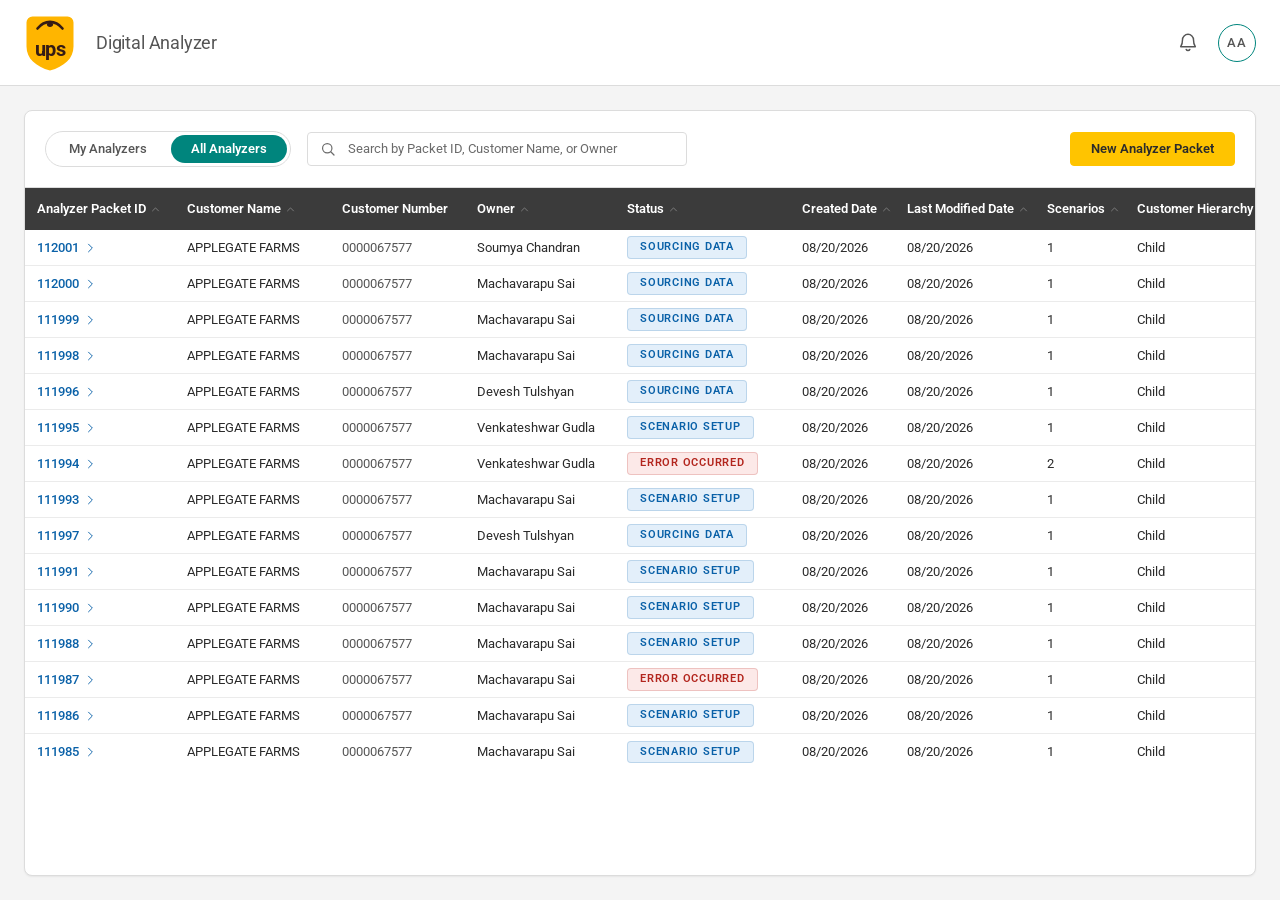
==== commit 97bd948b: "Modernize Digital Analyzer UX while preserving business flow Reworks interaction and information-hie" ====
--- a/UPS-Version-2/index.html
+++ b/UPS-Version-2/index.html
@@ -54,6 +54,9 @@
   <script src="js/components/Dropdown.js"></script>
   <script src="js/components/FilterChips.js"></script>
   <script src="js/components/ScenarioBlock.js"></script>
+  <script src="js/components/Toast.js"></script>
+  <script src="js/components/Skeleton.js"></script>
+  <script src="js/components/StepIndicator.js"></script>
 
   <!-- Data -->
   <script src="js/data/session.js"></script>
--- a/UPS-Version-2/styles/tokens.css
+++ b/UPS-Version-2/styles/tokens.css
@@ -138,6 +138,13 @@
   --shadow-xs: 0 1px 2px rgba(0, 0, 0, 0.06);
   --shadow-sm: 0 1px 3px rgba(0, 0, 0, 0.08);
   --shadow-md: 0 2px 8px rgba(0, 0, 0, 0.1);
+  /* Reserved for surfaces that float freely over content (toast, popover on
+     scroll) rather than sitting in-flow — one step past shadow-md, still
+     restrained. */
+  --shadow-lg: 0 8px 24px rgba(0, 0, 0, 0.18);
+  /* The trailing edge painted behind a sticky table column so its boundary
+     reads while content still scrolls beneath it. */
+  --shadow-sticky-edge: 4px 0 6px -4px rgba(0, 0, 0, 0.12);
 
   /* ---- Component dimensions ---------------------------------------------- */
   --app-header-height: 86px;
@@ -172,6 +179,8 @@
   /* ---- Motion ------------------------------------------------------------ */
   --duration-fast: 120ms;
   --duration-base: 180ms;
+  /* Ambient motion only (loading shimmer) — never an interaction response. */
+  --duration-slow: 1400ms;
   --easing-standard: cubic-bezier(0.2, 0, 0.2, 1);
 }
 
@@ -179,6 +188,7 @@
   :root {
     --duration-fast: 0ms;
     --duration-base: 0ms;
+    --duration-slow: 0ms;
   }
 }
 
--- a/UPS-Version-2/styles/components.css
+++ b/UPS-Version-2/styles/components.css
@@ -6,6 +6,11 @@
 /* --------------------------------------------------------------------------
    App header
    -------------------------------------------------------------------------- */
+.app-header-group {
+  display: flex;
+  flex-direction: column;
+}
+
 .app-header {
   position: sticky;
   top: 0;
@@ -585,6 +590,21 @@
 
 .form-grid__full {
   grid-column: 1 / -1;
+}
+
+/* A named subsection within an otherwise flat form grid. */
+.form-grid .section-title {
+  grid-column: 1 / -1;
+  margin-top: var(--space-4);
+  margin-bottom: 0;
+  padding-top: var(--space-4);
+  border-top: 1px solid var(--color-border-subtle);
+}
+
+.form-grid .section-title.form-section-title--first {
+  margin-top: 0;
+  padding-top: 0;
+  border-top: 0;
 }
 
 .form-divider {
@@ -2836,3 +2856,405 @@
 .data-table tbody tr.is-child-row .is-rowhead-dark {
   color: var(--color-text-inverse);
 }
+
+/* --------------------------------------------------------------------------
+   Toast  (transient system feedback, floats over the page)
+   -------------------------------------------------------------------------- */
+.toast-host {
+  position: fixed;
+  right: var(--space-5);
+  bottom: var(--space-5);
+  z-index: 70;
+  display: flex;
+  flex-direction: column-reverse;
+  gap: var(--space-2);
+  max-width: min(380px, calc(100vw - var(--space-6)));
+}
+
+.toast {
+  display: flex;
+  align-items: flex-start;
+  gap: var(--space-3);
+  padding: var(--space-4);
+  background-color: var(--color-surface);
+  border: 1px solid var(--color-border);
+  border-left: 4px solid var(--color-surface-inverse);
+  border-radius: var(--radius-container);
+  box-shadow: var(--shadow-lg);
+  font-size: var(--font-size-sm);
+  color: var(--color-text-primary);
+  opacity: 0;
+  transform: translateY(6px);
+  transition: opacity var(--duration-base) var(--easing-standard),
+    transform var(--duration-base) var(--easing-standard);
+}
+
+.toast--visible {
+  opacity: 1;
+  transform: translateY(0);
+}
+
+.toast--leaving {
+  opacity: 0;
+}
+
+.toast--success { border-left-color: var(--color-success); }
+.toast--error { border-left-color: var(--color-error); }
+.toast--info { border-left-color: var(--color-info); }
+
+.toast__icon {
+  flex: 0 0 auto;
+  display: flex;
+  margin-top: 1px;
+}
+
+.toast--success .toast__icon { color: var(--color-success); }
+.toast--error .toast__icon { color: var(--color-error); }
+.toast--info .toast__icon { color: var(--color-info); }
+
+.toast__message {
+  flex: 1 1 auto;
+  line-height: var(--line-height-snug);
+}
+
+.toast__close {
+  flex: 0 0 auto;
+  display: flex;
+  padding: var(--space-1);
+  margin: -2px -2px 0 0;
+  background: none;
+  border: 0;
+  border-radius: var(--radius-xs);
+  color: var(--color-text-muted);
+}
+
+.toast__close:hover {
+  color: var(--color-text-primary);
+  background-color: var(--color-surface-muted);
+}
+
+@media (max-width: 720px) {
+  .toast-host {
+    left: var(--space-4);
+    right: var(--space-4);
+    bottom: var(--space-4);
+    max-width: none;
+  }
+}
+
+/* --------------------------------------------------------------------------
+   Skeleton  (loading placeholders)
+   -------------------------------------------------------------------------- */
+.skeleton {
+  display: inline-block;
+  background: linear-gradient(
+    100deg,
+    var(--color-surface-muted) 30%,
+    var(--color-surface-muted-strong) 45%,
+    var(--color-surface-muted) 60%
+  );
+  background-size: 250% 100%;
+  animation: skeleton-shimmer var(--duration-slow) ease-in-out infinite;
+}
+
+@keyframes skeleton-shimmer {
+  0% { background-position: 120% 0; }
+  100% { background-position: -20% 0; }
+}
+
+.skeleton-table {
+  display: flex;
+  flex-direction: column;
+  border: 1px solid var(--color-border);
+  border-radius: var(--radius-container);
+  overflow: hidden;
+}
+
+.skeleton-row {
+  display: flex;
+  align-items: center;
+  gap: var(--space-5);
+  height: var(--table-row-height);
+  padding: 0 var(--table-cell-padding-x);
+  border-bottom: 1px solid var(--color-border-subtle);
+}
+
+.skeleton-row:last-child {
+  border-bottom: 0;
+}
+
+.skeleton-row--head {
+  height: var(--table-header-height);
+  background-color: var(--color-surface-inverse);
+  border-bottom: 0;
+}
+
+.skeleton-row--head .skeleton-row__cell .skeleton {
+  background: rgba(255, 255, 255, 0.16);
+  animation: none;
+}
+
+.skeleton-row__cell {
+  flex: 1 1 0;
+  min-width: 0;
+}
+
+.skeleton-row__cell .skeleton {
+  width: 100%;
+}
+
+@media (prefers-reduced-motion: reduce) {
+  .skeleton {
+    animation: none;
+    background: var(--color-surface-muted);
+  }
+}
+
+/* --------------------------------------------------------------------------
+   Step indicator  (persistent progress across the New Packet journey)
+   -------------------------------------------------------------------------- */
+.step-indicator {
+  display: flex;
+  align-items: center;
+  gap: var(--space-3);
+  padding: var(--space-3) var(--space-6);
+  background-color: var(--color-surface-sunken);
+  border-bottom: 1px solid var(--color-border);
+}
+
+.step-indicator__item {
+  display: flex;
+  align-items: center;
+  gap: var(--space-3);
+}
+
+.step-indicator__item:not(:last-child)::after {
+  content: "";
+  width: 28px;
+  height: 1px;
+  margin-left: var(--space-3);
+  background-color: var(--color-border-strong);
+}
+
+.step-indicator__button {
+  display: inline-flex;
+  align-items: center;
+  gap: var(--space-2);
+  padding: var(--space-1) 0;
+  background: none;
+  border: 0;
+  color: var(--color-text-muted);
+}
+
+button.step-indicator__button:hover {
+  color: var(--color-text-primary);
+}
+
+.step-indicator__marker {
+  display: inline-flex;
+  align-items: center;
+  justify-content: center;
+  width: 20px;
+  height: 20px;
+  flex: 0 0 auto;
+  border-radius: var(--radius-pill);
+  border: 1.5px solid var(--color-border-strong);
+  font-size: var(--font-size-2xs);
+  font-weight: var(--font-weight-semibold);
+  color: var(--color-text-muted);
+}
+
+.step-indicator__label {
+  font-size: var(--font-size-sm);
+  font-weight: var(--font-weight-medium);
+}
+
+.step-indicator__item--done .step-indicator__marker {
+  background-color: var(--color-success);
+  border-color: var(--color-success);
+  color: var(--color-on-primary);
+}
+
+.step-indicator__item--done .step-indicator__label {
+  color: var(--color-text-secondary);
+}
+
+.step-indicator__item--current .step-indicator__marker {
+  background-color: var(--color-primary);
+  border-color: var(--color-primary);
+  color: var(--color-on-primary);
+}
+
+.step-indicator__item--current .step-indicator__label {
+  color: var(--color-text-primary);
+}
+
+.step-indicator__item--upcoming .step-indicator__label {
+  color: var(--color-text-muted);
+}
+
+@media (max-width: 720px) {
+  .step-indicator {
+    padding: var(--space-3) var(--space-4);
+    gap: var(--space-2);
+    overflow-x: auto;
+  }
+
+  .step-indicator__label {
+    display: none;
+  }
+
+  .step-indicator__item--current .step-indicator__label {
+    display: inline;
+  }
+}
+
+/* --------------------------------------------------------------------------
+   Sticky sub-header  (report filters + tabs stay put while dense tables scroll)
+   -------------------------------------------------------------------------- */
+.sticky-subheader {
+  position: sticky;
+  top: 0;
+  z-index: 10;
+  display: flex;
+  flex-direction: column;
+  gap: var(--space-4);
+  padding: var(--space-1) var(--page-gutter) var(--space-4);
+  margin: 0 calc(var(--page-gutter) * -1);
+  background-color: var(--color-bg);
+  border-bottom: 1px solid var(--color-border);
+  box-shadow: var(--shadow-sm);
+}
+
+
+/* --------------------------------------------------------------------------
+   Sticky leading table columns  (row identity survives a wide horizontal scroll)
+   -------------------------------------------------------------------------- */
+.data-table--sticky-cols td.is-sticky-col,
+.data-table--sticky-cols th.is-sticky-col {
+  position: sticky;
+  z-index: 2;
+  background-color: var(--color-surface);
+  background-clip: padding-box;
+}
+
+/* Offsets match the fixed widths of Movement (110px) and Mode (115px), the
+   only two columns that can sit to a sticky column's left. */
+.is-sticky-col-1 { left: 0; }
+.is-sticky-col-2 { left: 110px; }
+.is-sticky-col-3 { left: 225px; }
+
+.data-table--sticky-cols thead th.is-sticky-col {
+  z-index: 3;
+  background-color: var(--color-surface-inverse);
+}
+
+.data-table--sticky-cols td.is-sticky-col-last,
+.data-table--sticky-cols th.is-sticky-col-last {
+  box-shadow: var(--shadow-sticky-edge);
+}
+
+.data-table--tinted tbody td.is-sticky-col {
+  background-color: var(--color-surface-muted);
+}
+
+.data-table--tinted tbody tr:hover td.is-sticky-col,
+.data-table--tinted tbody tr:focus-within td.is-sticky-col {
+  background-color: var(--color-surface-hover);
+}
+
+/* --------------------------------------------------------------------------
+   Sortable column headers
+   -------------------------------------------------------------------------- */
+.data-table th.is-sortable {
+  padding: 0;
+}
+
+.sort-button {
+  display: flex;
+  align-items: center;
+  gap: var(--space-1);
+  width: 100%;
+  height: var(--table-header-height);
+  padding: 0 var(--table-cell-padding-x);
+  background: none;
+  border: 0;
+  color: inherit;
+  font: inherit;
+  font-weight: var(--font-weight-semibold);
+  text-align: left;
+}
+
+.sort-button:hover {
+  background-color: rgba(255, 255, 255, 0.08);
+}
+
+.sort-button__icon {
+  flex: 0 0 auto;
+  display: flex;
+  flex-direction: column;
+  opacity: 0.45;
+}
+
+.is-sorted .sort-button__icon {
+  opacity: 1;
+  color: var(--color-brand-gold);
+}
+
+/* --------------------------------------------------------------------------
+   Bulk action bar  (appears once rows are selected, sticky above the footer)
+   -------------------------------------------------------------------------- */
+.bulk-bar {
+  position: sticky;
+  bottom: 0;
+  z-index: 15;
+  display: flex;
+  align-items: center;
+  justify-content: space-between;
+  gap: var(--space-4);
+  padding: var(--space-4) var(--space-5);
+  margin-top: var(--space-4);
+  background-color: var(--color-surface-inverse);
+  border-radius: var(--radius-container);
+  box-shadow: var(--shadow-lg);
+  color: var(--color-text-inverse);
+  transform: translateY(8px);
+  opacity: 0;
+  pointer-events: none;
+  transition: opacity var(--duration-base) var(--easing-standard),
+    transform var(--duration-base) var(--easing-standard);
+}
+
+.bulk-bar--visible {
+  transform: translateY(0);
+  opacity: 1;
+  pointer-events: auto;
+}
+
+.bulk-bar[hidden] {
+  display: none;
+}
+
+.bulk-bar__count {
+  font-size: var(--font-size-sm);
+  font-weight: var(--font-weight-medium);
+}
+
+.bulk-bar__actions {
+  display: flex;
+  align-items: center;
+  gap: var(--space-3);
+}
+
+/* A ghost button read against the bar's own dark fill, not the page. */
+.bulk-bar .button--on-dark {
+  color: var(--color-text-inverse);
+}
+
+.bulk-bar .button--on-dark:hover {
+  background-color: rgba(255, 255, 255, 0.12);
+}
+
+.bulk-bar .button--on-dark:active {
+  background-color: rgba(255, 255, 255, 0.2);
+}
